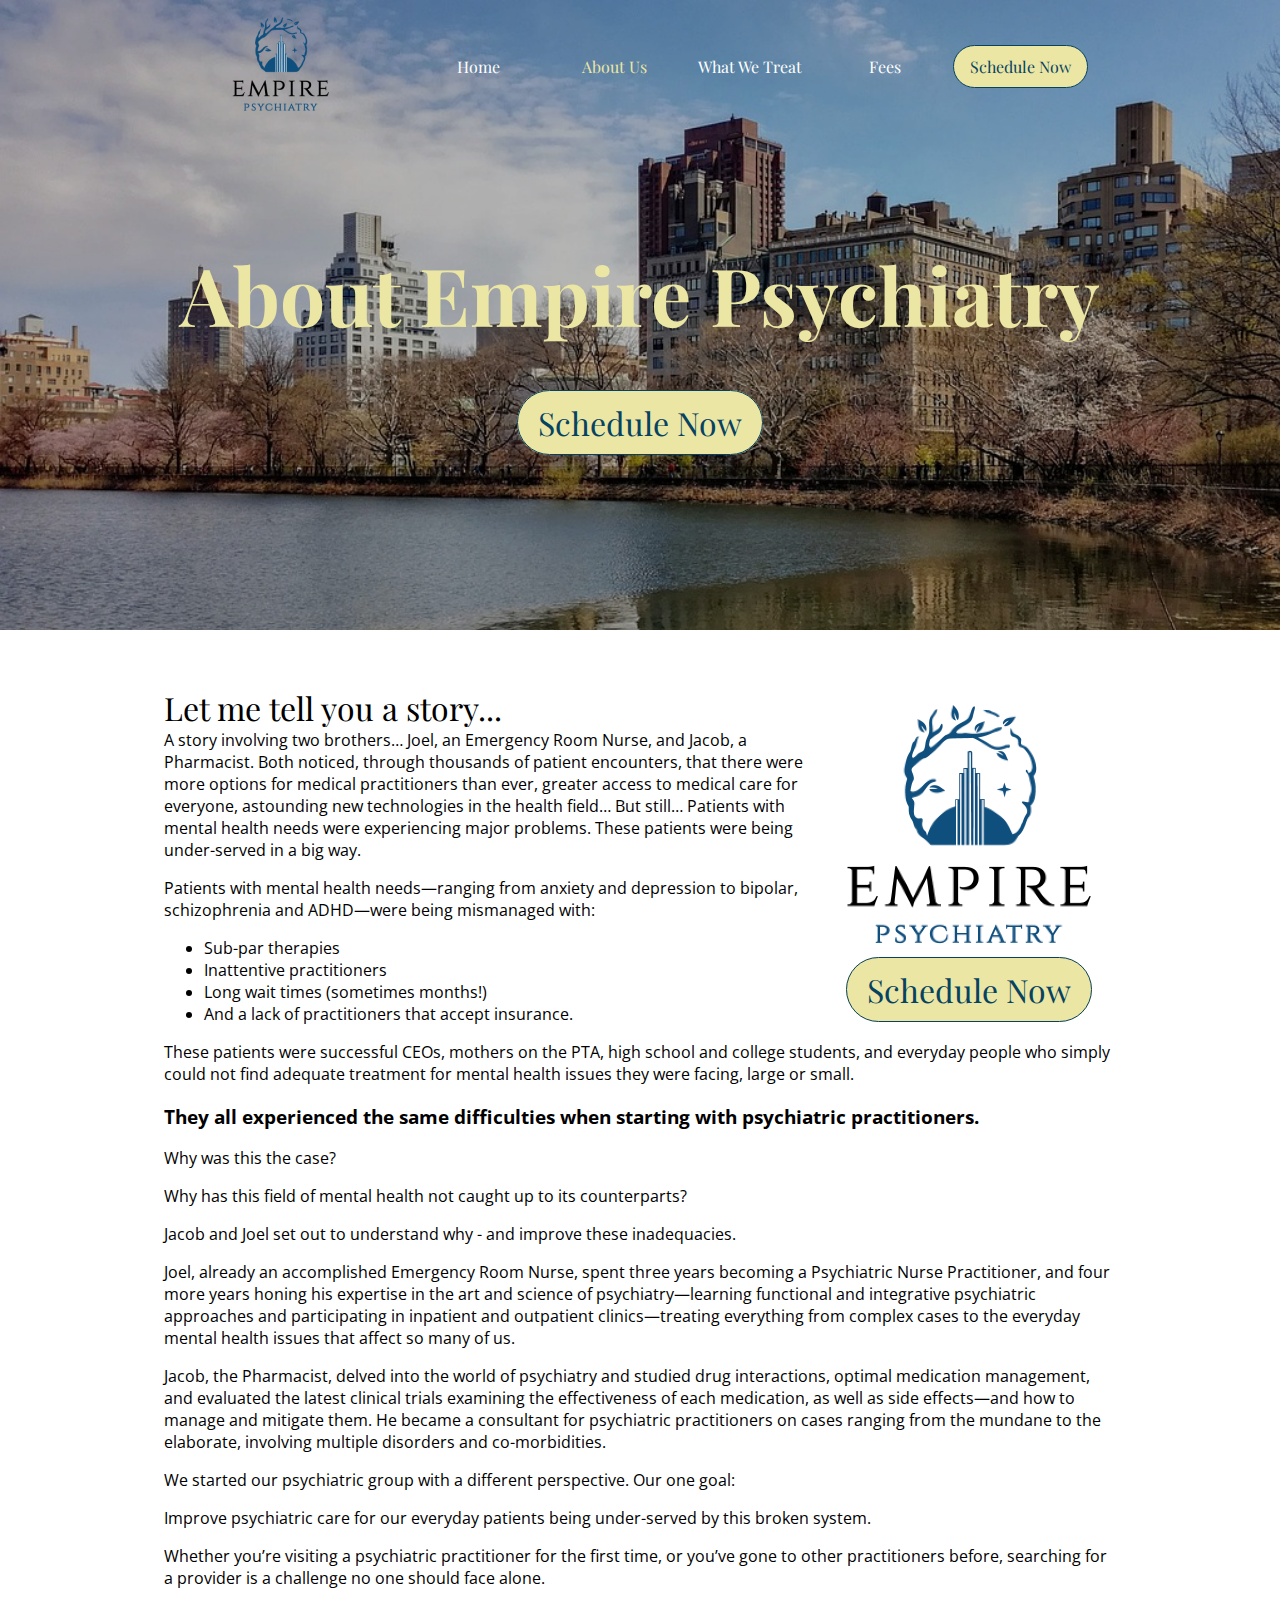
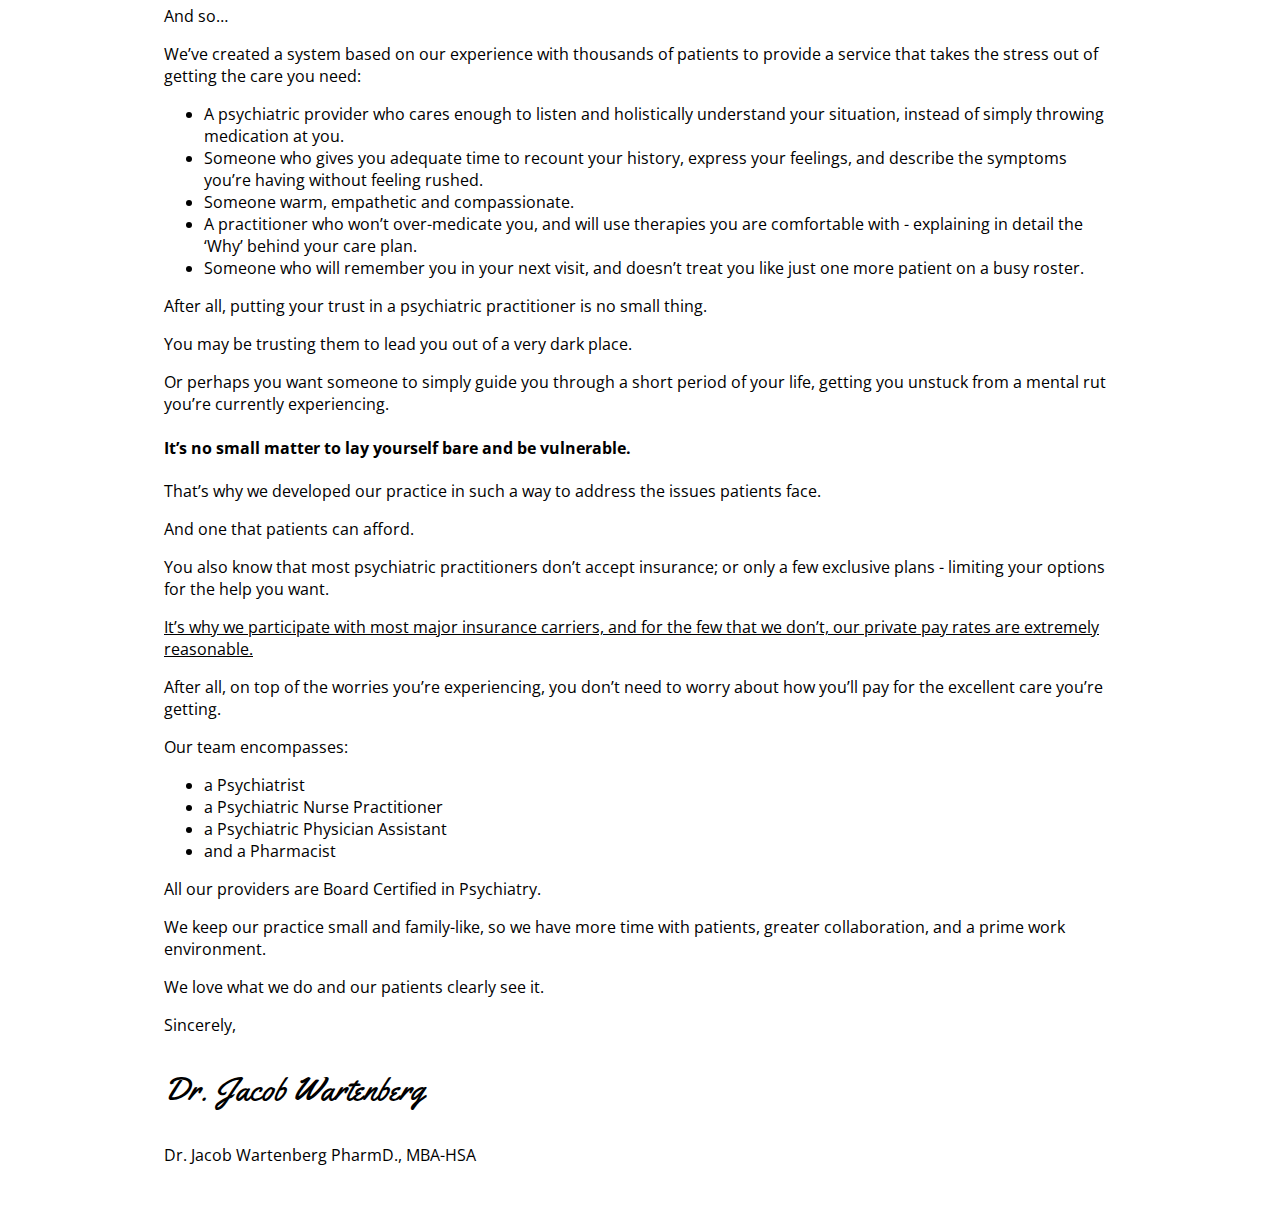
==== about.html @ 88b8fde1 "update colors to vars" ====
<!DOCTYPE html>
<html lang="en">
  <head>
    <meta charset="UTF-8" />
    <meta name="viewport" content="width=device-width, initial-scale=1.0" />
    <title>Empire Psychiatry | About Empire Psychiatry</title>

    <link rel="preconnect" href="https://fonts.gstatic.com" />
    <link
      href="https://fonts.googleapis.com/css2?family=Open+Sans&family=Playfair+Display:wght@500&display=swap"
      rel="stylesheet"
    />
    <link rel="stylesheet" href="style.css" />
  </head>
  <body>
    <nav id="navbar">
      <div class="innerNav">
        <div id="logo">
          <a href="/index.html"
            ><img src="images/BlueTransparent.png" alt=""
          /></a>
        </div>
        <div class="links">
          <ul>
            <li><a href="/index.html">Home</a></li>
            <li><a class="active" href="/about.html">About Us</a></li>
            <li><a href="/index.html#whatWeTreat">What We Treat</a></li>
            <li><a href="#">Fees</a></li>
            <li> <a data-check="noActive" class="btn lrg" href="javascript:void( window.open( 'https://form.jotform.com/203205178857156', 'blank', 'scrollbars=yes, toolbar=no, width=700, height=500' ) ) "> Schedule Now</a></li>
          </ul>
        </div>
      </div>

      <div onclick="openNav()" class="openMobile">
        <img src="/images/open.png" alt="" />
      </div>
    </nav>

    <header class="about-header">

        <div class="overlayAbout">
          <div>
            <h1>About Empire Psychiatry</h1>
          
            <a class="btn lrg" href="javascript:void( window.open( 'https://form.jotform.com/203205178857156', 'blank', 'scrollbars=yes, toolbar=no, width=700, height=500' ) ) "> Schedule Now</a>
          </div>
      
      </div>
      
    </header>
    <div class="colorWrap">
      <div class="about-body">
       <div class="img-box">
        <img src="/images/bigBlue.png" alt="">
        <a class="btn lrg" href="javascript:void( window.open( 'https://form.jotform.com/203205178857156', 'blank', 'scrollbars=yes, toolbar=no, width=700, height=500' ) ) "> Schedule Now</a>
       </div>
      
        <p>
          <span class="bigger"> Let me tell you a story... </span><br>A story
          involving two brothers… Joel, an Emergency Room Nurse, and Jacob, a
          Pharmacist. Both noticed, through thousands of patient encounters,
          that there were more options for medical practitioners than ever,
          greater access to medical care for everyone, astounding new
          technologies in the health field… But still… Patients with mental
          health needs were experiencing major problems. These patients were
          being under-served in a big way.
        </p>
        <p>
          Patients with mental health needs—ranging from anxiety and depression
          to bipolar, schizophrenia and ADHD—were being mismanaged with:
        </p>

        <ul>
          <li>Sub-par therapies</li>
          <li>Inattentive practitioners</li>
          <li>Long wait times (sometimes months!)</li>
          <li>And a lack of practitioners that accept insurance.</li>
        </ul>
        <p>
          These patients were successful CEOs, mothers on the PTA, high school
          and college students, and everyday people who simply could not find
          adequate treatment for mental health issues they were facing, large or
          small.
        </p>

        <h3>
          They all experienced the same difficulties when starting with
          psychiatric practitioners.
        </h3>
        <p>Why was this the case?</p>
        <p>
          Why has this field of mental health not caught up to its counterparts?
        </p>
        <p>
          Jacob and Joel set out to understand why - and improve these
          inadequacies.
        </p>
        <p>
          Joel, already an accomplished Emergency Room Nurse, spent three years
          becoming a Psychiatric Nurse Practitioner, and four more years honing
          his expertise in the art and science of psychiatry—learning functional
          and integrative psychiatric approaches and participating in inpatient
          and outpatient clinics—treating everything from complex cases to the
          everyday mental health issues that affect so many of us.
        </p>
        <p>
          Jacob, the Pharmacist, delved into the world of psychiatry and studied
          drug interactions, optimal medication management, and evaluated the
          latest clinical trials examining the effectiveness of each medication,
          as well as side effects—and how to manage and mitigate them. He became
          a consultant for psychiatric practitioners on cases ranging from the
          mundane to the elaborate, involving multiple disorders and
          co-morbidities.
        </p>
        <p>
          We started our psychiatric group with a different perspective. Our one
          goal:
        </p>
        <p>
          Improve psychiatric care for our everyday patients being under-served
          by this broken system.
        </p>
        <p>
          Whether you’re visiting a psychiatric practitioner for the first time,
          or you’ve gone to other practitioners before, searching for a provider
          is a challenge no one should face alone.
        </p>
        <p>And so…</p>
        <p>
          We’ve created a system based on our experience with thousands of
          patients to provide a service that takes the stress out of getting the
          care you need:
        </p>
        <ul>
          <li>
            A psychiatric provider who cares enough to listen and holistically
            understand your situation, instead of simply throwing medication at
            you.
          </li>
          <li>
            Someone who gives you adequate time to recount your history, express
            your feelings, and describe the symptoms you’re having without
            feeling rushed.
          </li>
          <li>Someone warm, empathetic and compassionate.</li>
          <li>
            A practitioner who won’t over-medicate you, and will use therapies
            you are comfortable with - explaining in detail the ‘Why’ behind
            your care plan.
          </li>
          <li>
            Someone who will remember you in your next visit, and doesn’t treat
            you like just one more patient on a busy roster.
          </li>
        </ul>
        <p>
          After all, putting your trust in a psychiatric practitioner is no
          small thing.
        </p>
        <p>You may be trusting them to lead you out of a very dark place.</p>
        <p>
          Or perhaps you want someone to simply guide you through a short period
          of your life, getting you unstuck from a mental rut you’re currently
          experiencing.
        </p>
        <h4>It’s no small matter to lay yourself bare and be vulnerable.</h4>
        <p>
          That’s why we developed our practice in such a way to address the
          issues patients face.
        </p>
        <p>And one that patients can afford.</p>
        <p>
          You also know that most psychiatric practitioners don’t accept
          insurance; or only a few exclusive plans - limiting your options for
          the help you want.
        </p>
        <p class="underLine">
          It’s why we participate with most major insurance carriers, and for
          the few that we don’t, our private pay rates are extremely reasonable.
        </p>
        <p>
          After all, on top of the worries you’re experiencing, you don’t need
          to worry about how you’ll pay for the excellent care you’re getting.
        </p>
        <p>Our team encompasses:</p>
        <ul>
          <li>a Psychiatrist</li>
          <li>a Psychiatric Nurse Practitioner</li>
          <li>a Psychiatric Physician Assistant</li>
          <li>and a Pharmacist</li>
        </ul>
        <p>All our providers are Board Certified in Psychiatry.</p>
        <p>
          We keep our practice small and family-like, so we have more time with
          patients, greater collaboration, and a prime work environment.
        </p>
        <p>We love what we do and our patients clearly see it.</p>
        <p>Sincerely,</p>
        <p class="cursive">Dr. Jacob Wartenberg</p>
        <p>Dr. Jacob Wartenberg PharmD., MBA-HSA</p>
   
    
    

   
     
       </div>
       
    </div>

    
    <!-- The overlay -->
    <div id="myNav" class="overlay">
      <!-- Button to close the overlay navigation -->
      <a href="javascript:void(0)" class="closebtn" onclick="closeNav()"
        >&times;</a
      >

      <!-- Overlay content -->
      <div class="overlay-content">
        <a href="#">Home</a>
        <a href="/about.html">About Us</a>
        <a href="/index.html#whatWeTreat">What We Treat</a>
        <a href="#">Fees</a>
        <a class="btn lrg" href="javascript:void( window.open( 'https://form.jotform.com/203205178857156', 'blank', 'scrollbars=yes, toolbar=no, width=700, height=500' ) ) "> Schedule Now</a>
      </div>
    </div>

    <script src="info.js"></script>
    <script src="main.js"></script>
  </body>
</html>
---- style.css ----
@import url('https://fonts.googleapis.com/css2?family=Yellowtail&display=swap');

:root {
    --main-bg-color: #074361;
    --secondary: #ebe6a4;
  }
  

* {
    box-sizing: border-box;
}

html{
    scroll-behavior: smooth;
}

body {
    margin: 0;
    padding: 0;
    font-family: 'Open Sans', sans-serif;
   
}
#topCards{
    background: var(--main-bg-color);
}
.big{
    font-family: 'Playfair Display', serif;
    font-size: 1.8rem;
}

h1, nav a, .btn {
    /* font-family: 'Cinzel Decorative', cursive; */
    font-family: 'Playfair Display', serif;
}
.cursive{
    font-family: 'Yellowtail', cursive;
    font-size: 2rem;
}
nav{
    width: 100%;
    height: auto;
    background:#d3dbdf00;
    position: absolute;
    top: 0;
    left: 0;
  z-index: 99;
  animation: fadeInDown ease 3s ;
    animation-iteration-count: 1; 
    animation-fill-mode: forwards; 
}

.innerNav{
    width: 70%;
    margin: 0 auto;
    display: grid;
    padding: 10px 0 20px 0;
    grid-template-columns: 20% 80%;
}

#logo, .links{
    width: 100%;

}

#logo{
    display: flex;
    justify-content: center;
    align-items: center;
}

.links{
    display: flex;
    justify-content: center;
    align-items: center;
}

.links ul {
    list-style-type: none;
    display: flex;
    justify-content: space-between;
    align-items: center;
    width: 100%;
    height: 100%;
}

.links li{
    width: 100%;
    height: 100%;
    display: flex;
    justify-content: center;
    align-items: center;
}

.links a {
    text-decoration: none;
    color:  white;
    font-size: 1.3rem;
    transition: 0.5s;
}

.links a:hover{
    /* text-decoration: overline; */
    color: var(--secondary);
}

.btn{
    background:var(--secondary);
    color:  var(--main-bg-color) !important;
    border: 1px solid #ffffff;
    padding: 10px 20px;
    border-radius: 50px;
    text-decoration: none !important;
    transition: 0.5s;
    text-align: center;
}

.btn:hover{
    background:  var(--main-bg-color);
    color: #ffffff !important;
    box-shadow: 0 20px 30px rgba(0, 0, 0, 0.541);
}
main{
    width: 100vw;
    height: 80vh;
    
    overflow: hidden;
}

/* .mobileNav{
    width: 300px;
    height: 100vh;
    position: fixed;
    top: 0;
    left: 0;
    background: white;
}

.mobileNav ul{
    list-style: none;
    margin: 0 auto;
    width: 90%;
    display: grid;

} */


video {
    object-fit: cover;
    width: 100%;
    height: 100%;
    position: absolute;
    top: 0;
    left: 0;
    animation: fadeInAnimation ease 3s ;
    animation-iteration-count: 1; 
    animation-fill-mode: forwards; 
  }

  .viewport-header {
    position: relative;
    width: 100%;
    height: 100vh;
    text-align: center;
    display: flex;
    align-items: center;
    justify-content: center;
    /* margin: 0 0 50px 0; */
    /* padding-top: 100px; */
     animation: fadeInLeft ease 3s ;
    animation-iteration-count: 1; 
    animation-fill-mode: forwards; 

  }

  .fadeInLeft {
    animation: fadeInLeft ease 3s ;
    animation-iteration-count: 1; 
    animation-fill-mode: forwards; 
  }

  .fadeInUp{
    animation: fadeInUp ease 3s ;
    animation-iteration-count: 1; 
    animation-fill-mode: forwards; 
  }
#testimonials p, .hiddenTest .card p {
    color: var(--main-bg-color);
}
 

  @keyframes fadeInAnimation { 
    0% { 
        opacity: 0; 
    } 
    100% { 
        opacity: 1; 
     } 
} 
@keyframes fadeInLeft {
    0% {
       opacity: 0;
       transform: translateX(-1000px);
    }
    100% {
       opacity: 1;
       transform: translateX(0);
    }
 } 

 @keyframes fadeInUp{
    0% {
       opacity: 0;
       transform: translateY(1000px);
    }
    100% {
       opacity: 1;
       transform: translateY(0);
    }
 } 

 @keyframes fadeInDown {
    0% {
       opacity: 0;
       transform: translateY(-1000px);
    }
    100% {
       opacity: 1;
       transform: translateX(0);
    }
 } 



  .viewport-header h1{

      font-size: 6rem;
     
      color: var(--secondary);
      padding: 0;
      /* -webkit-text-stroke-width:1.2px;
  -webkit-text-stroke-color: #FFFEF1; */
      margin: 0;
      text-shadow: 0 20px 30px rgba(0, 0, 0, 0.527);
  }

  .viewport-header p{
    padding: 0 0 40px 0;
    margin: 0 auto;
    width: 70%;
    /* -webkit-text-stroke-width: 1px;
  -webkit-text-stroke-color: #0E6C94; */
    color:var(--secondary);
    text-shadow: 0 20px 30px rgba(0, 0, 0, 0.795);
    font-size: 2.7rem;
    /* font-weight: bold; */
  }

  .viewport-header .btn{
      font-size: 2.4rem;
    
  }



  .content{
    background:white;
  }

  .content2{
    background: linear-gradient(#ffffff00,  var(--main-bg-color));
  }

.cards{
    padding:100px 0;
    width: 75%;
    margin: 0 auto;
    display: grid;
    grid-template-columns: repeat(3, auto);
    grid-gap: 1em;
    
}

.card {
    text-align: center;
    width: 100%;
    height: 100%;
    display: flex;
    justify-content: center;
    align-items: center;
}

.card h2{
    font-size: 2.5rem;
    color:white;
    margin: 0;
    padding: 0;
    font-family: 'Playfair Display', serif;
}

.card p{
    font-size: 1.2rem;
    margin: 10px 0 30px 0;
    color:white;
    line-height: 2rem;
   
    /* font-weight: bold; */
}

.card .btn {
    font-size: 1.2rem;
}

.bubbles{
    width: 70%;
    margin: 0 auto;
    padding: 30px 0;
    text-align: center;
}

.bubbleTop{
    width: 100%;
    display: grid;
    grid-template-columns: repeat(3, auto);
    grid-gap: 1em;
    text-align: center;
    
}

.bubbleMid{
    width: 50%;
    display: grid;
    grid-template-columns: repeat(2, auto);
    text-align: center;
    grid-gap: 1em;
    margin: 50px auto;
}

.bubbleMid2{
    width: 100%;
    display: grid;
    text-align: center;
    grid-template-columns: repeat(3, auto);
    grid-gap: 1em;
}

.bubbleBottom{
    margin: 50px auto;
        width: 50%; 
}
.bubble{
    background: var(--secondary);
    padding: 10px 30px;
    border-radius: 50px;
    width: auto;
    font-size: 2rem;
    margin: 0 auto;
    color:  var(--main-bg-color);
    box-shadow: 0 20px 30px rgba(0, 0, 0, 0.61);
    cursor: pointer;
    transition: 0.5s;
    text-decoration: none;
}

.bubble:hover{
    background:   var(--main-bg-color);
    color: var(--secondary);
    box-shadow: 0 10px 15px rgba(0, 0, 0, 0.466);
}
#whatWeTreat {
    text-align: center;
}

#whatWeTreat h2{
    font-size: 5rem;
    color: var(--main-bg-color);
    margin: 0;
    padding: 100px 0 50px 0;
    font-family: 'Playfair Display', serif;
}

#whatWeTreat p{
    color: #696969;
}

#covered{
    width: 100%;
  height:100vh;
    text-align: center;
    background: url(/images/backgroundSwoop.png) no-repeat;
    background-size: cover;
    background-position: center;
    display: flex;
    justify-content: center;
    align-items: center;
}

#covered div{
    width: 60%;
    margin: 0 auto;
}

#covered h2{
    font-size: 3rem;
    color:  var(--main-bg-color);
    font-family: 'Playfair Display', serif;
    padding: 0;
    margin: 0;
}

#covered p{
    font-size: 2em;
    line-height: 3.5rem;
    color: #696969;
    padding: 0;
    margin: 10px 0 30px 0;
}



#covered .btn{
    background:  var(--main-bg-color) !important;
    color: white !important;
    font-size: 1.4rem;
}

#testimonials, #locations , #ready{
    text-align: center;
  
}

#testimonials, #ready{
    text-align: center;
    min-height: 50vh;
}

#testimonials h3, #locations  h3{
    font-size: 3rem;
    color:  var(--main-bg-color);
    font-family: 'Playfair Display', serif;

}

#ready h3{
    font-size: 4rem;
    color: var(--secondary);
    font-family: 'Playfair Display', serif;
}

#testimonials .test {
    padding: 20px 0 20px 0;
}

.ready img{
    width: 100px;
}



  .noBorder{
      border:none;
      width: 40%;
      margin: 0 auto;
      display: block;
      padding: 20px;
  }

  /* The Modal (background) */
.modal {
    display: none; /* Hidden by default */
    position: fixed; /* Stay in place */
    z-index: 1; /* Sit on top */
    left: 0;
    top: 0;
    width: 100%; /* Full width */
    height: 100%; /* Full height */
    overflow: auto; /* Enable scroll if needed */
    background-color: rgb(0,0,0); /* Fallback color */
    background-color: rgba(0,0,0,0.4); /* Black w/ opacity */
  }
  
  /* Modal Content/Box */
  .modal-content {
    background: var(--main-bg-color);
    margin: 15% auto; /* 15% from the top and centered */
    padding: 20px 20px 40px 20px;
    border: 10px outset #888;
    border-radius: 0.3rem;
    width: 80%; /* Could be more or less, depending on screen size */
    text-align: center;
  }
  
  /* The Close Button */
  .close {
    color: var(--secondary);
    float: right;
    font-size: 28px;
    font-weight: bold;
  }
  
  .close:hover,
  .close:focus {
    color: black;
    text-decoration: none;
    cursor: pointer;
  }

  #theTitle{
      color:  var(--secondary);
      font-size: 2.5rem;
      font-family: 'Playfair Display', serif;
  }

  #theBody {
      font-size: 1.4rem;
      width: 70%;
      margin: 0 auto;
      color: var(--secondary);
      padding-bottom: 40px;
  }

  .sticky {
    position: fixed;
    top: 0;
    width: 100%;
    background:  var(--main-bg-color);
    border-bottom: 2px solid white;
  }
  
  /* Add some top padding to the page content to prevent sudden quick movement (as the navigation bar gets a new position at the top of the page (position:fixed and top:0) */
  /* .sticky + .content {
    padding-top: 60px;
  } */

  .sticky a {
      font-size: 1.4rem;
     
  }

  .sticky a:hover{

      color: #b9b9b9;
  }

  .sticky img {
      width: 85px;
  }

  .sticky .innerNav{
      padding: 10px 0;
  }
  

  .active {
    color: var(--secondary) !important;
}


  button{
      font-size: 1.2rem;
      outline: none;
  }

 

  .lrg{
      width: 100% !important;
      font-size: 2rem;
      border: 1px solid  var(--main-bg-color);
  }


.openMobile{
    display: none;
}
  .openMobile img{
      width: 50px;
  }

  .mobileNav{
      display: none;
  }

  /* The Overlay (background) */
.overlay {
    /* Height & width depends on how you want to reveal the overlay (see JS below) */   
    height: 100%;
    width: 0;
    position: fixed; /* Stay in place */
    z-index: 1000; /* Sit on top */
    left: 0;
    top: 0;
    background-color:rgba(16, 66, 100, 0.979); 
    overflow-x: hidden; /* Disable horizontal scroll */
    transition: 0.5s; /* 0.5 second transition effect to slide in or slide down the overlay (height or width, depending on reveal) */
  }
  
  /* Position the content inside the overlay */
  .overlay-content {
    position: relative;
    top: 25%; /* 25% from the top */
    width: 100%; /* 100% width */
    text-align: center; /* Centered text/links */
    margin-top: 30px; /* 30px top margin to avoid conflict with the close button on smaller screens */
  }
  
  /* The navigation links inside the overlay */
  .overlay a {
    padding: 8px;
    text-decoration: none;
    font-size: 36px;
    color: #818181;
    display: block; /* Display block instead of inline */
    transition: 0.3s; /* Transition effects on hover (color) */
  }
  
  /* When you mouse over the navigation links, change their color */
  .overlay a:hover, .overlay a:focus {
    color: #f1f1f1;
  }
  
  /* Position the close button (top right corner) */
  .overlay .closebtn {
    position: absolute;
    top: 20px;
    right: 45px;
    font-size: 60px;
  }
.overlay .btn{
    width: 50%;
    margin: 0 auto;
}

.hiddenTest{
    width: 80%;
    margin: 0 auto;
    display: none;
    grid-template-columns: repeat(3, auto);
}

.about-header{
    background: url(/images/aboutBackground.jpg) no-repeat;
    background-size: cover;
    background-attachment: fixed;
    width: 100%;
    height: 70vh;
   
}
.overlayAbout{
    
    width: 100%;
    height: 100%;
    background: rgba(0, 0, 0, 0.274);
    display: flex;
    justify-content: center;
    align-items: center;
    text-align: center;
}

.overlayAbout div{
    animation: fadeInDown ease 3s ;
    animation-iteration-count: 1; 
    animation-fill-mode: forwards; 
}
.about-header h1{
    font-size: 5rem;
    color: var(--secondary);
    font-family: 'Playfair Display', serif;
}


.colorWrap{
    width: 100%;
    height: 100%;
    padding: 20px;
}
   
.about-body{
    width: 80%;
    margin: 0 auto;
    padding: 20px ;
    /* border: 10px solid #0e6c94; */
    border-radius: 0.3rem;
    background: white;
   
}
.underLine{
    text-decoration: underline;
}


.bigger{
    font-size: 2rem;
    font-family: 'Playfair Display', serif;
}




.about-body .img-box{
    display: inline;
    width: 250px;
    float: right;
    margin: 20px;
}

.about-body img{
    width: 250px;
}

  @media only screen and (max-width: 1600px){
    .links a{
        font-size: 1rem;
    }

    nav .btn {
        font-size: 1rem;
        padding: 10px;
    }

    .viewport-header h1 {
        font-size: 3rem;
    }

    .viewport-header p{
        font-size: 2.4rem;
        line-height: 2.2rem;
    }

    #covered{
        background-size: 100% 80%;
    }
    #covered h2{
        font-size: 2rem;
    }

    #covered p{
        font-size: 1.2rem;
        line-height: 2.2rem;
    }
  }

  @media only screen and (max-width: 1024px){
      nav {
          background:  var(--main-bg-color);
          position: fixed;
        z-index: 550;
          border-bottom: none;
      }

      #theBody {
       
        width: 90%;
        margin: 0 auto;
        text-align: left;
        font-size: 1.2rem;
        line-height: 2rem;
    }

      .modal-content {
          margin: 25% auto;
          width: 90%;
      }

      .sticky{
        border-bottom: none;
      }

      #logo img{
          width: 80px;
      }

      .openMobile{
          display: block;
          position: absolute;
          top: 30px;
          right: 20px;
          cursor: pointer;
      }

      /* .openMobile img{
          margin-left: 30px;
      } */

      .innerNav{
          width: 100%;
          padding-left: 10px;
      }

      nav .links{
          display: none;
      }
      .overlay a {font-size: 20px}
      .overlay .closebtn {
        font-size: 40px;
        top: 15px;
        right: 35px;
      }

      .viewport-header h1{
          font-size: 2rem;
      }

      .viewport-header p{
          font-size: 1.5rem;
      }
     .cards{
         display: block;
         padding: 20px 0;
     }
     
     .card{
         margin: 20px 0 60px 0;
     }

     #whatWeTreat{
         width: 90%;
         margin: 0 auto;
     }



     .bubbleTop, .bubbleMid, .bubbleMid2, .bubbleBottom{
         display: block;
         width: 100%;
     }
     .bubbles {
        width: 100%;
         margin: 0 auto;
     }
     .bubble{
         font-size: 1rem;
         padding: 10px;
         width: 100%;
         margin: 20px 0;
     }

     #whatWeTreat h2, #covered h2{
         font-size: 3rem;
     }

     .bubbleMid, .bubbleBottom{
         margin: 0 ;
     }

     #covered {
         height: auto;
         margin: 40px auto;
     }

     #covered h2{
         font-size: 1.8rem;
     }
     #covered div{
         width: 90%;
     }

     #covered p{
         font-size: 1.2rem;
         line-height: 2rem;
     }

     .sticky .innerNav{
         padding: 10px;
     }

     #ready .bubble{
         width: 50%;
         margin: 0 auto;
     }
  }
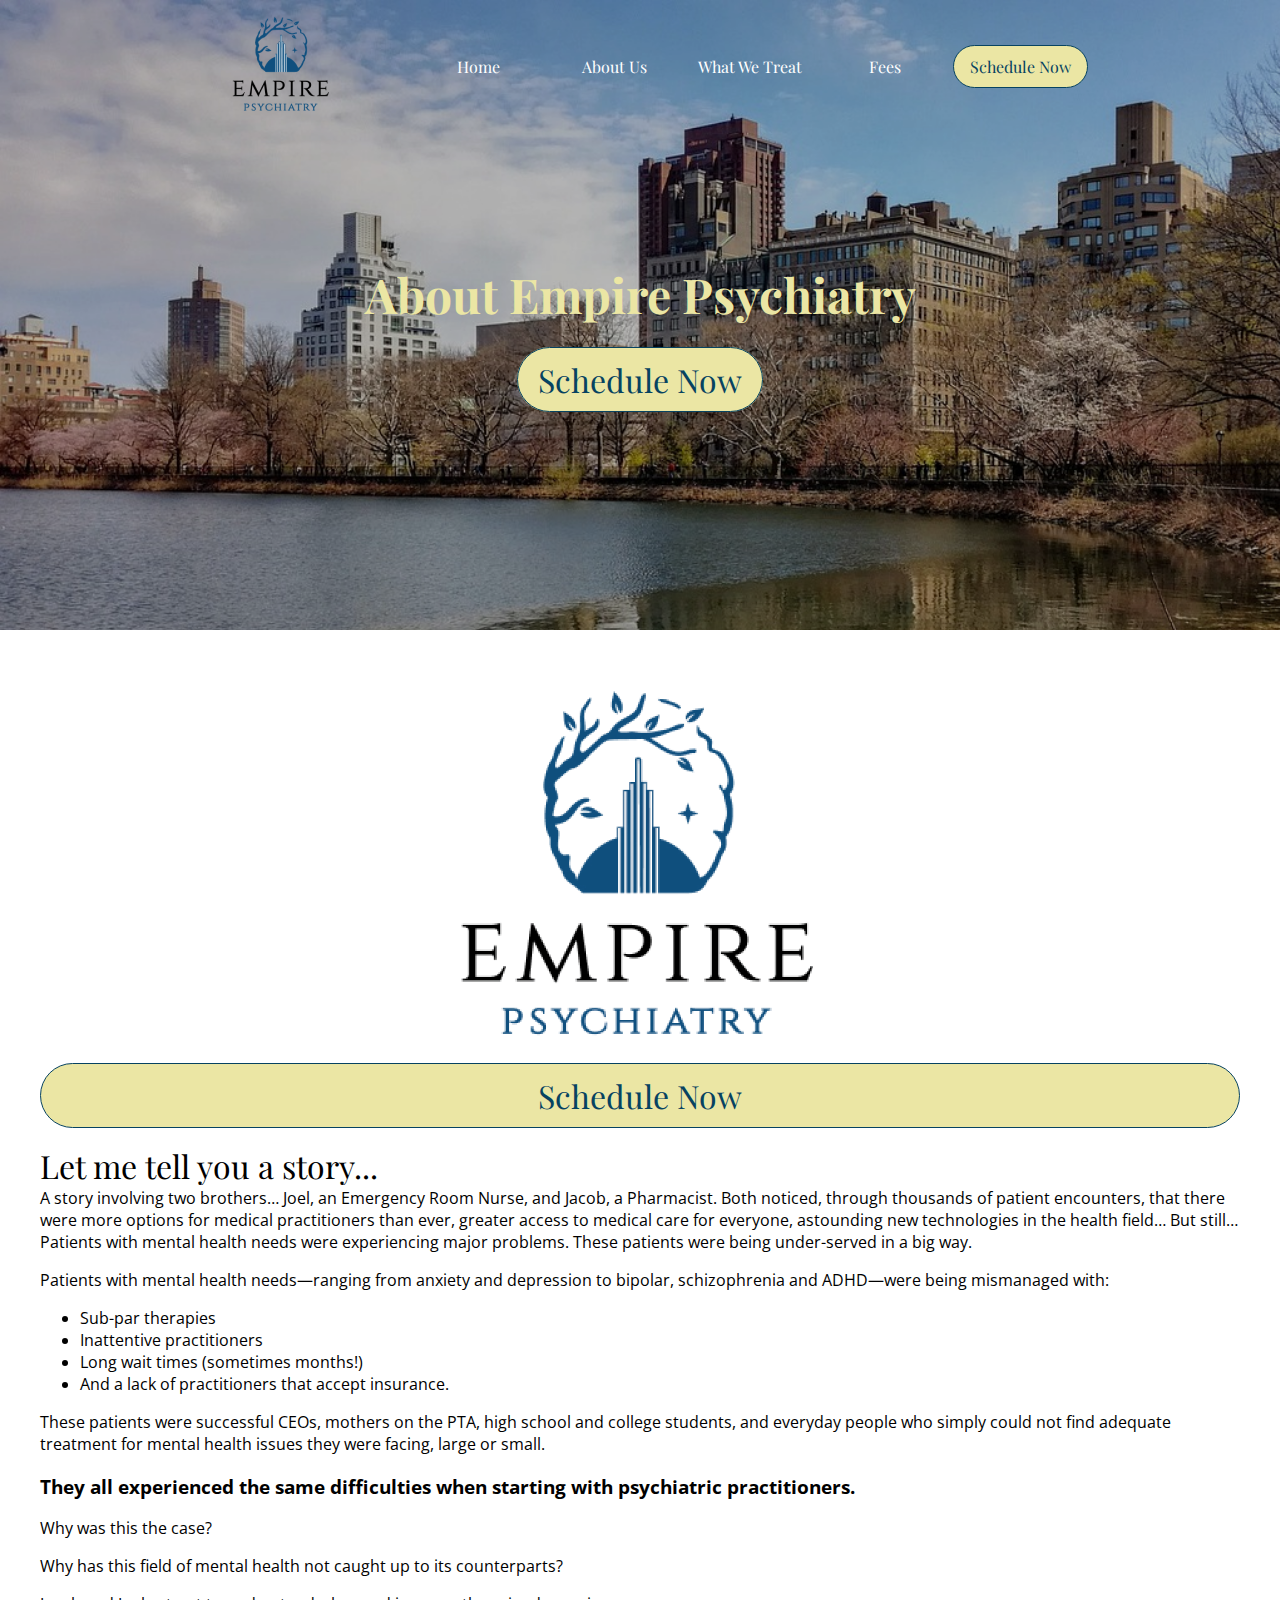
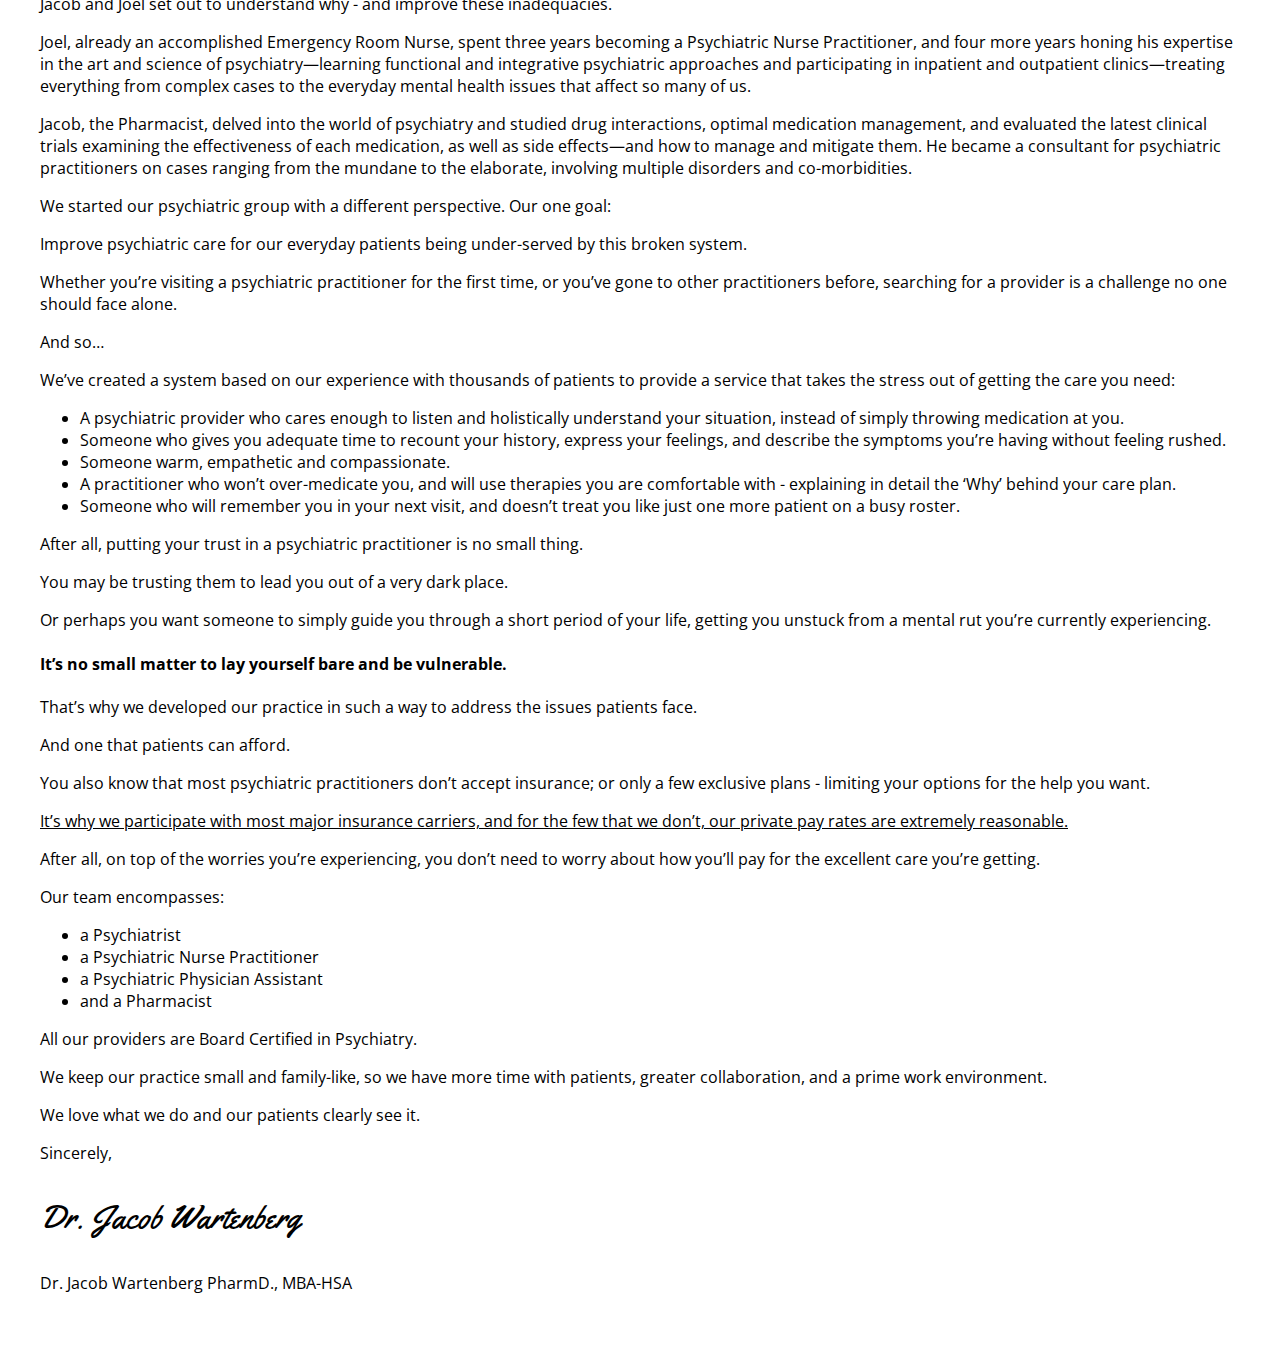
==== commit dba9f438: "fees and form" ====
--- a/about.html
+++ b/about.html
@@ -25,8 +25,8 @@
             <li><a href="/index.html">Home</a></li>
             <li><a class="active" href="/about.html">About Us</a></li>
             <li><a href="/index.html#whatWeTreat">What We Treat</a></li>
-            <li><a href="#">Fees</a></li>
-            <li> <a data-check="noActive" class="btn lrg" href="javascript:void( window.open( 'https://form.jotform.com/203205178857156', 'blank', 'scrollbars=yes, toolbar=no, width=700, height=500' ) ) "> Schedule Now</a></li>
+            <li><a href="/fees.html">Fees</a></li>
+            <li>     <a data-check="noActive" class="btn lrg" href="/schedule.html"> Schedule Now</a></li>
           </ul>
         </div>
       </div>
@@ -42,7 +42,7 @@
           <div>
             <h1>About Empire Psychiatry</h1>
           
-            <a class="btn lrg" href="javascript:void( window.open( 'https://form.jotform.com/203205178857156', 'blank', 'scrollbars=yes, toolbar=no, width=700, height=500' ) ) "> Schedule Now</a>
+            <a class="btn lrg" href="/schedule.html">Schedule Now</a>
           </div>
       
       </div>
@@ -52,7 +52,7 @@
       <div class="about-body">
        <div class="img-box">
         <img src="/images/bigBlue.png" alt="">
-        <a class="btn lrg" href="javascript:void( window.open( 'https://form.jotform.com/203205178857156', 'blank', 'scrollbars=yes, toolbar=no, width=700, height=500' ) ) "> Schedule Now</a>
+        <a class="btn lrg" href="/schedule.html">Schedule Now</a>
        </div>
       
         <p>
@@ -221,8 +221,8 @@
         <a href="#">Home</a>
         <a href="/about.html">About Us</a>
         <a href="/index.html#whatWeTreat">What We Treat</a>
-        <a href="#">Fees</a>
-        <a class="btn lrg" href="javascript:void( window.open( 'https://form.jotform.com/203205178857156', 'blank', 'scrollbars=yes, toolbar=no, width=700, height=500' ) ) "> Schedule Now</a>
+        <a href="/fees.html">Fees</a>
+        <a class="btn" href="/schedule.html">Schedule Now</a>
       </div>
     </div>
 
--- a/style.css
+++ b/style.css
@@ -171,6 +171,96 @@
     animation-fill-mode: forwards; 
 
   }
+
+  .schedule-header{
+    position: relative;
+    width: 100%;
+    /* height: 100vh; */
+    text-align: center;
+    
+    display: flex;
+    align-items: center;
+    justify-content: center;
+    /* margin: 0 0 50px 0; */
+    /* padding-top: 100px; */
+     
+    background:var(--main-bg-color);
+
+  }
+
+  .schedule-header h1{
+      color: var(--secondary);
+      font-size: 3rem;
+      
+  }
+
+  .schedule-header h2{
+      color :white;
+  }
+
+  .scheduleOverlay{
+    padding: 200px 0;
+    width: 100%;
+    height: 100%;
+    background: rgba(0, 0, 0, 0.274);
+    display: flex;
+    justify-content: center;
+    align-items: center;
+    text-align: center;
+    
+}
+
+.fees-header{
+    position: relative;
+    width: 100%;
+    height: 100vh;
+    text-align: center;
+    
+    
+    /* margin: 0 0 50px 0; */
+    
+     
+    background:var(--main-bg-color);
+
+}
+
+.feesOverlay{
+    padding-top: 100px;
+    width: 100%;
+    height: 100%;
+    background: rgba(0, 0, 0, 0.274);
+    display: flex;
+    justify-content: center;
+    align-items: center;
+    text-align: center;
+}
+
+.feesOverlay .cont{
+    width: 70%;
+    margin: 0 auto;
+    background: var(--secondary);
+    padding: 20px;
+    border-radius: 0.3rem;
+    color: var(--main-bg-color);
+    border: 5px outset;
+}
+
+.feesOverlay .cont div{
+    width: 60%;
+    margin: 0 auto;
+}
+
+.fees-header h1{
+    font-size: 3rem;
+}
+
+.feesOverlay p{
+    font-size: 1.4rem;
+}
+
+
+
+
 
   .fadeInLeft {
     animation: fadeInLeft ease 3s ;
@@ -291,9 +381,10 @@
 
 .card h2{
     font-size: 2.5rem;
-    color:white;
+    color: var(--secondary);
     margin: 0;
     padding: 0;
+    text-shadow: 2px 4px 8px black;
     font-family: 'Playfair Display', serif;
 }
 
@@ -550,9 +641,14 @@
   }
   
 
-  .active {
-    color: var(--secondary) !important;
-}
+ .contactWrap{
+     width: 50%;
+     margin: 0 auto;
+     text-align: center;
+     animation: fadeInLeft ease 3s ;
+    animation-iteration-count: 1; 
+    animation-fill-mode: forwards; 
+ }
 
 
   button{
@@ -711,7 +807,52 @@
     .links a{
         font-size: 1rem;
     }
-
+.fees-header{
+    height: auto;
+
+}
+    .feesOverlay{
+       padding: 200px 0 100px 0;
+       
+    }
+
+    .feesOverlay .cont {
+        width: 90%;
+    }
+    .feesOverlay .cont div, .contactWrap{
+        width: 90%;
+        margin: 0 auto;
+    }
+
+    .about-header h1{
+        font-size: 3rem;
+    }
+
+    .about-body{
+        width: 100%;
+    }
+
+    .about-body .img-box{
+        float: none;
+        margin: 0;
+        width: 100%;
+       position: relative;
+        display: block;
+    }
+
+    .about-body .img-box img{
+        display: block;
+        margin: 0 auto;
+        width: 30%;
+        
+    }
+
+    .about-body .img-box .btn, .about-body .img-box img{
+        display: block;
+    }
+
+
+    
     nav .btn {
         font-size: 1rem;
         padding: 10px;
@@ -746,7 +887,11 @@
         z-index: 550;
           border-bottom: none;
       }
-
+      .about-body .img-box img{
+       
+        width: 50%;
+        
+    }
       #theBody {
        
         width: 90%;
@@ -867,4 +1012,9 @@
          width: 50%;
          margin: 0 auto;
      }
+
+     
+    
+    
+   
   }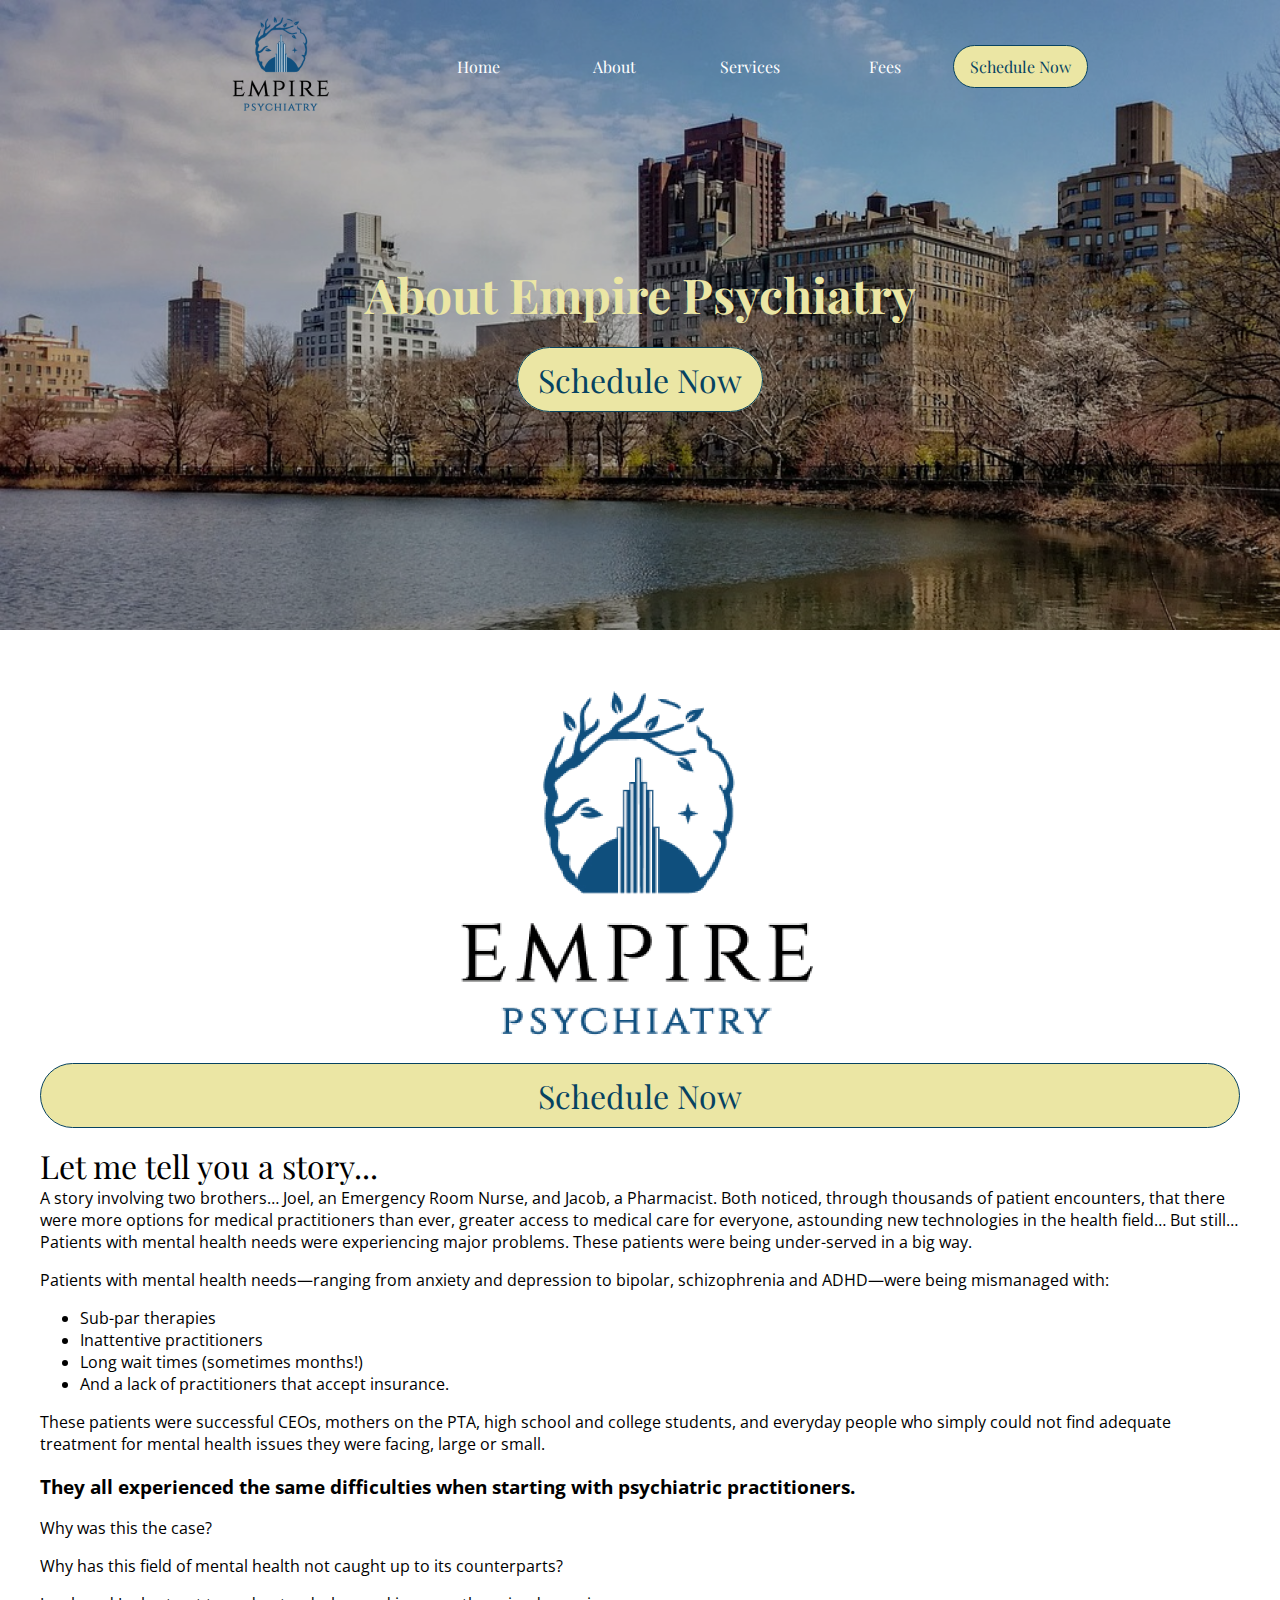
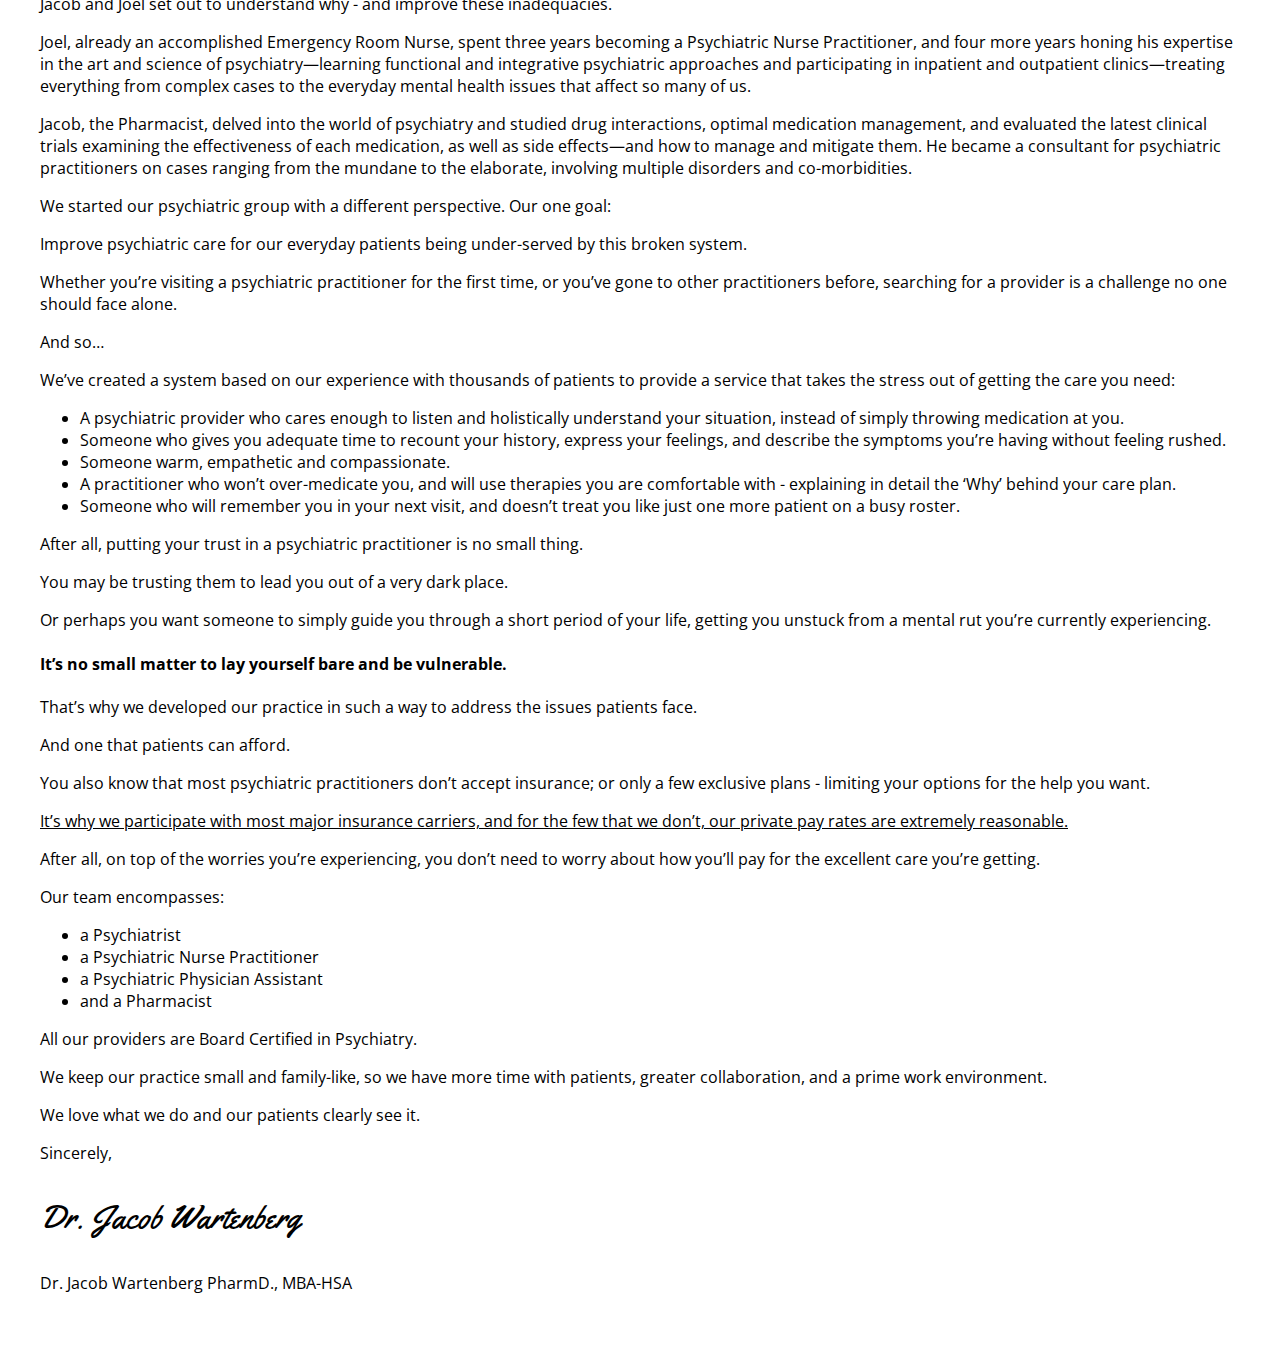
==== commit 0f14d3f5: "nav change" ====
--- a/about.html
+++ b/about.html
@@ -23,8 +23,8 @@
         <div class="links">
           <ul>
             <li><a href="/index.html">Home</a></li>
-            <li><a class="active" href="/about.html">About Us</a></li>
-            <li><a href="/index.html#whatWeTreat">What We Treat</a></li>
+            <li><a class="active" href="/about.html">About</a></li>
+            <li><a href="/index.html#whatWeTreat">Services</a></li>
             <li><a href="/fees.html">Fees</a></li>
             <li>     <a data-check="noActive" class="btn lrg" href="/schedule.html"> Schedule Now</a></li>
           </ul>
@@ -219,8 +219,8 @@
       <!-- Overlay content -->
       <div class="overlay-content">
         <a href="#">Home</a>
-        <a href="/about.html">About Us</a>
-        <a href="/index.html#whatWeTreat">What We Treat</a>
+        <a href="/about.html">About</a>
+        <a href="/index.html#whatWeTreat">Services</a>
         <a href="/fees.html">Fees</a>
         <a class="btn" href="/schedule.html">Schedule Now</a>
       </div>
--- a/style.css
+++ b/style.css
@@ -48,7 +48,9 @@
     animation-iteration-count: 1; 
     animation-fill-mode: forwards; 
 }
-
+.noAnim{
+    animation: none;
+}
 .innerNav{
     width: 70%;
     margin: 0 auto;
@@ -184,22 +186,50 @@
     /* margin: 0 0 50px 0; */
     /* padding-top: 100px; */
      
-    background:var(--main-bg-color);
+    background:linear-gradient(var(--main-bg-color),rgba(255, 255, 255, 0.801) 10% );
 
   }
 
   .schedule-header h1{
-      color: var(--secondary);
+      color: var(--main-bg-color);
       font-size: 3rem;
       
   }
 
   .schedule-header h2{
-      color :white;
+      color :var(--main-bg-color);
+      width: 60%;
+      margin: 0 auto;
   }
 
   .scheduleOverlay{
     padding: 200px 0;
+    width: 100%;
+    height: 100%;
+    background: rgba(255, 255, 255, 0);
+    display: flex;
+    justify-content: center;
+    align-items: center;
+    text-align: center;
+    
+}
+
+.fees-header{
+    position: relative;
+    width: 100%;
+    height: 100vh;
+    text-align: center;
+    
+    
+    /* margin: 0 0 50px 0; */
+    
+     
+    background:linear-gradient(var(--main-bg-color), white);
+
+}
+
+.feesOverlay{
+    padding-top: 100px;
     width: 100%;
     height: 100%;
     background: rgba(0, 0, 0, 0.274);
@@ -207,32 +237,6 @@
     justify-content: center;
     align-items: center;
     text-align: center;
-    
-}
-
-.fees-header{
-    position: relative;
-    width: 100%;
-    height: 100vh;
-    text-align: center;
-    
-    
-    /* margin: 0 0 50px 0; */
-    
-     
-    background:var(--main-bg-color);
-
-}
-
-.feesOverlay{
-    padding-top: 100px;
-    width: 100%;
-    height: 100%;
-    background: rgba(0, 0, 0, 0.274);
-    display: flex;
-    justify-content: center;
-    align-items: center;
-    text-align: center;
 }
 
 .feesOverlay .cont{
@@ -248,6 +252,7 @@
 .feesOverlay .cont div{
     width: 60%;
     margin: 0 auto;
+    padding-bottom: 50px;
 }
 
 .fees-header h1{
@@ -259,7 +264,9 @@
 }
 
 
-
+form .form-all{
+    border-radius: 0.3rem !important;
+}
 
 
   .fadeInLeft {
@@ -362,7 +369,7 @@
 
 .cards{
     padding:100px 0;
-    width: 75%;
+    width: 80%;
     margin: 0 auto;
     display: grid;
     grid-template-columns: repeat(3, auto);
@@ -374,9 +381,7 @@
     text-align: center;
     width: 100%;
     height: 100%;
-    display: flex;
-    justify-content: center;
-    align-items: center;
+    display: grid;
 }
 
 .card h2{
@@ -390,10 +395,10 @@
 
 .card p{
     font-size: 1.2rem;
-    margin: 10px 0 30px 0;
+    margin: 10px auto 30px auto;
     color:white;
     line-height: 2rem;
-   
+   width: 80%;
     /* font-weight: bold; */
 }
 
@@ -642,14 +647,14 @@
   
 
  .contactWrap{
-     width: 50%;
+     width: 100%;
      margin: 0 auto;
      text-align: center;
-     animation: fadeInLeft ease 3s ;
-    animation-iteration-count: 1; 
-    animation-fill-mode: forwards; 
+     background: white;
  }
-
+#bigWhite{
+    width: 100%;
+}
 
   button{
       font-size: 1.2rem;
@@ -730,7 +735,8 @@
     width: 80%;
     margin: 0 auto;
     display: none;
-    grid-template-columns: repeat(3, auto);
+    grid-template-columns: repeat(4, auto);
+    grid-gap: 1em;
 }
 
 .about-header{
@@ -957,6 +963,10 @@
          margin: 20px 0 60px 0;
      }
 
+     .card p{
+         width: 90%;
+     }
+
      #whatWeTreat{
          width: 90%;
          margin: 0 auto;
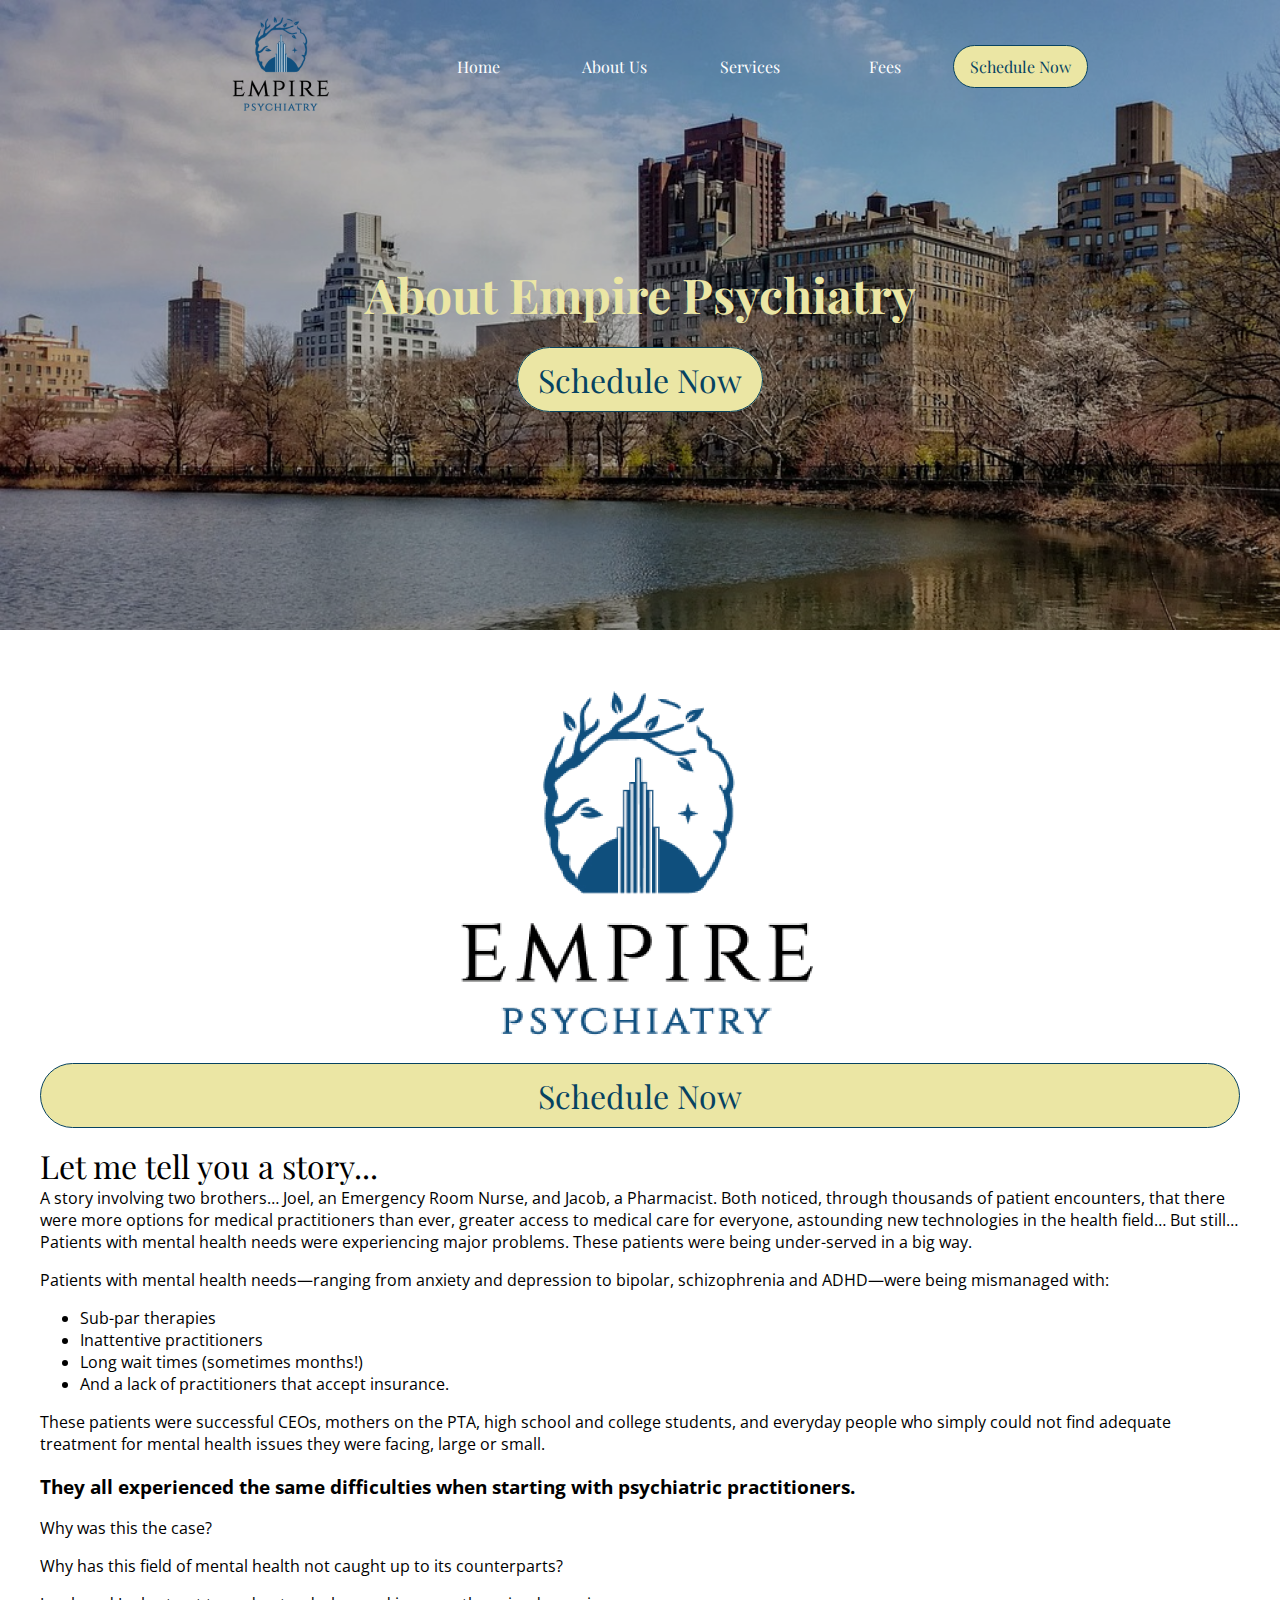
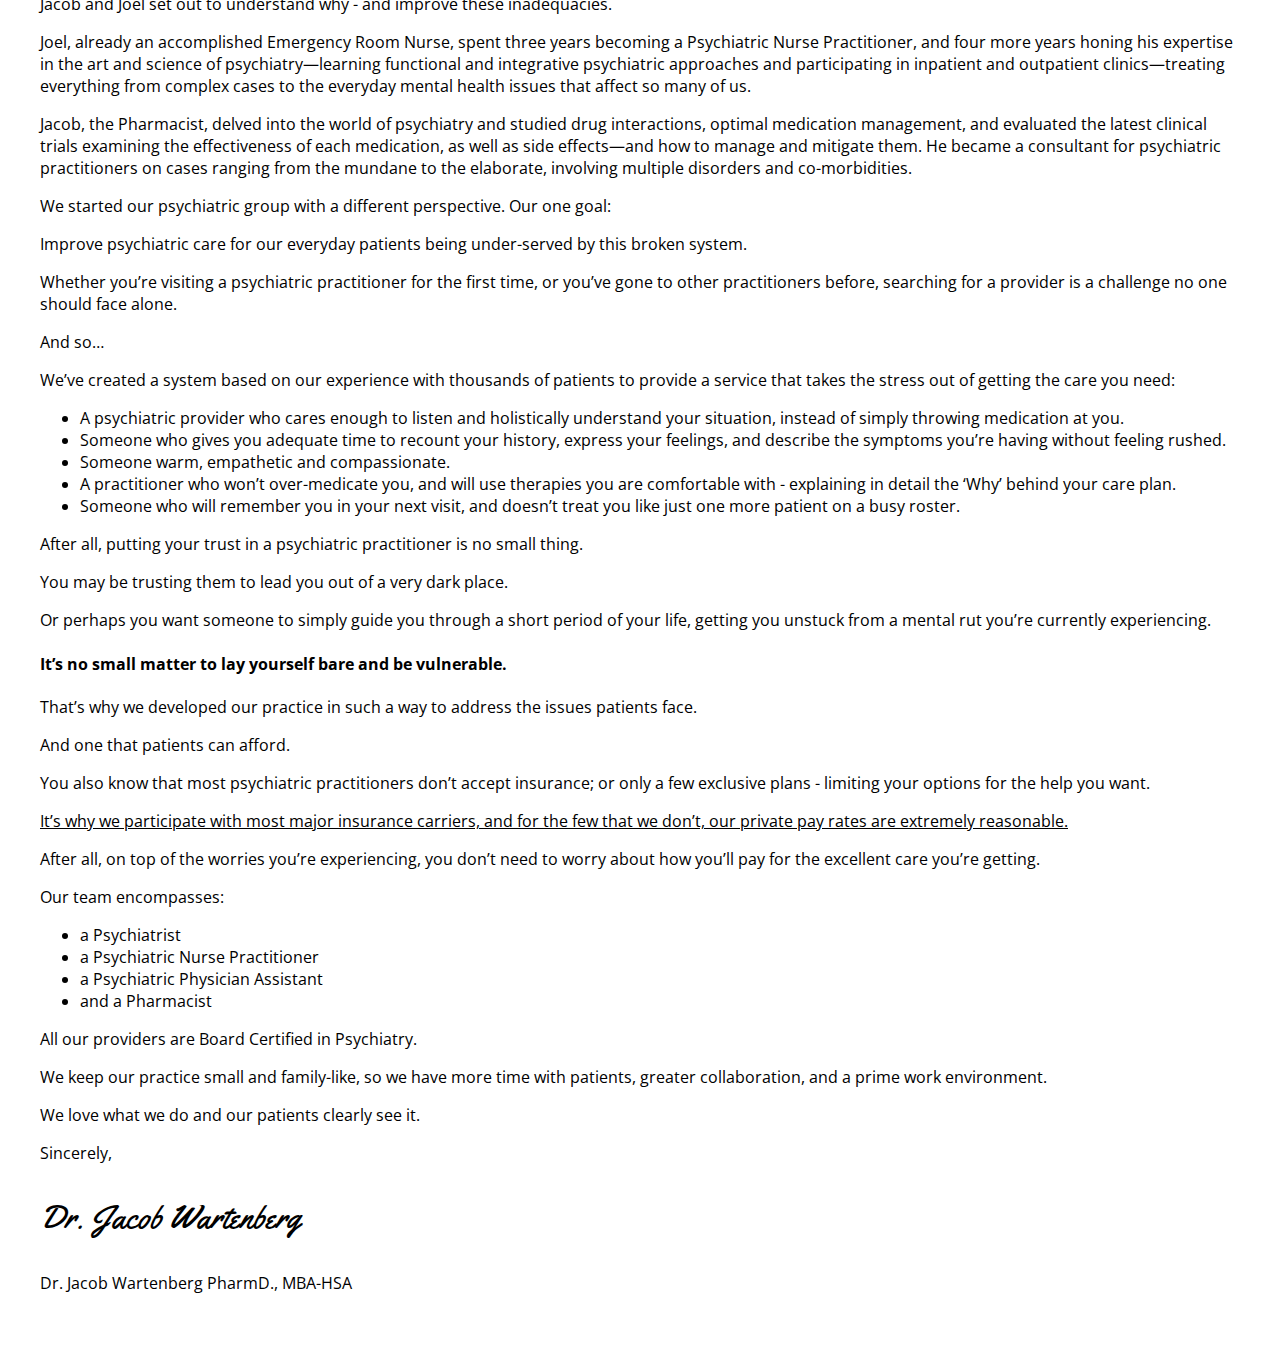
==== commit 65df2eb5: "nav change" ====
--- a/about.html
+++ b/about.html
@@ -23,7 +23,7 @@
         <div class="links">
           <ul>
             <li><a href="/index.html">Home</a></li>
-            <li><a class="active" href="/about.html">About</a></li>
+            <li><a class="active" href="/about.html">About Us</a></li>
             <li><a href="/index.html#whatWeTreat">Services</a></li>
             <li><a href="/fees.html">Fees</a></li>
             <li>     <a data-check="noActive" class="btn lrg" href="/schedule.html"> Schedule Now</a></li>
@@ -219,7 +219,7 @@
       <!-- Overlay content -->
       <div class="overlay-content">
         <a href="#">Home</a>
-        <a href="/about.html">About</a>
+        <a href="/about.html">About Us</a>
         <a href="/index.html#whatWeTreat">Services</a>
         <a href="/fees.html">Fees</a>
         <a class="btn" href="/schedule.html">Schedule Now</a>
--- a/style.css
+++ b/style.css
@@ -20,6 +20,44 @@
     font-family: 'Open Sans', sans-serif;
    
 }
+
+footer{
+    position: fixed;
+    bottom: 0;
+    left: 0;
+    width: 100%;
+    padding: 20px 0;
+    background:#074361d0;
+    box-shadow: 30px 0 60px rgba(0, 0, 0, 0.541);
+    animation: fadeInUp ease 3s ;
+    animation-iteration-count: 1; 
+    animation-fill-mode: forwards; 
+}
+
+footer div{
+    width: 70%;
+    margin: 0 auto;
+    text-align: center;
+}
+
+footer img {
+    position: absolute;
+    right: 20px;
+    top: 20px;
+    cursor: pointer;
+}
+
+footer div p a {
+    font-size: 36px;
+    text-decoration: none;
+    color: var(--secondary);
+    font-weight: 900;
+}
+
+footer div p {
+    color: white;
+}
+
 #topCards{
     background: var(--main-bg-color);
 }
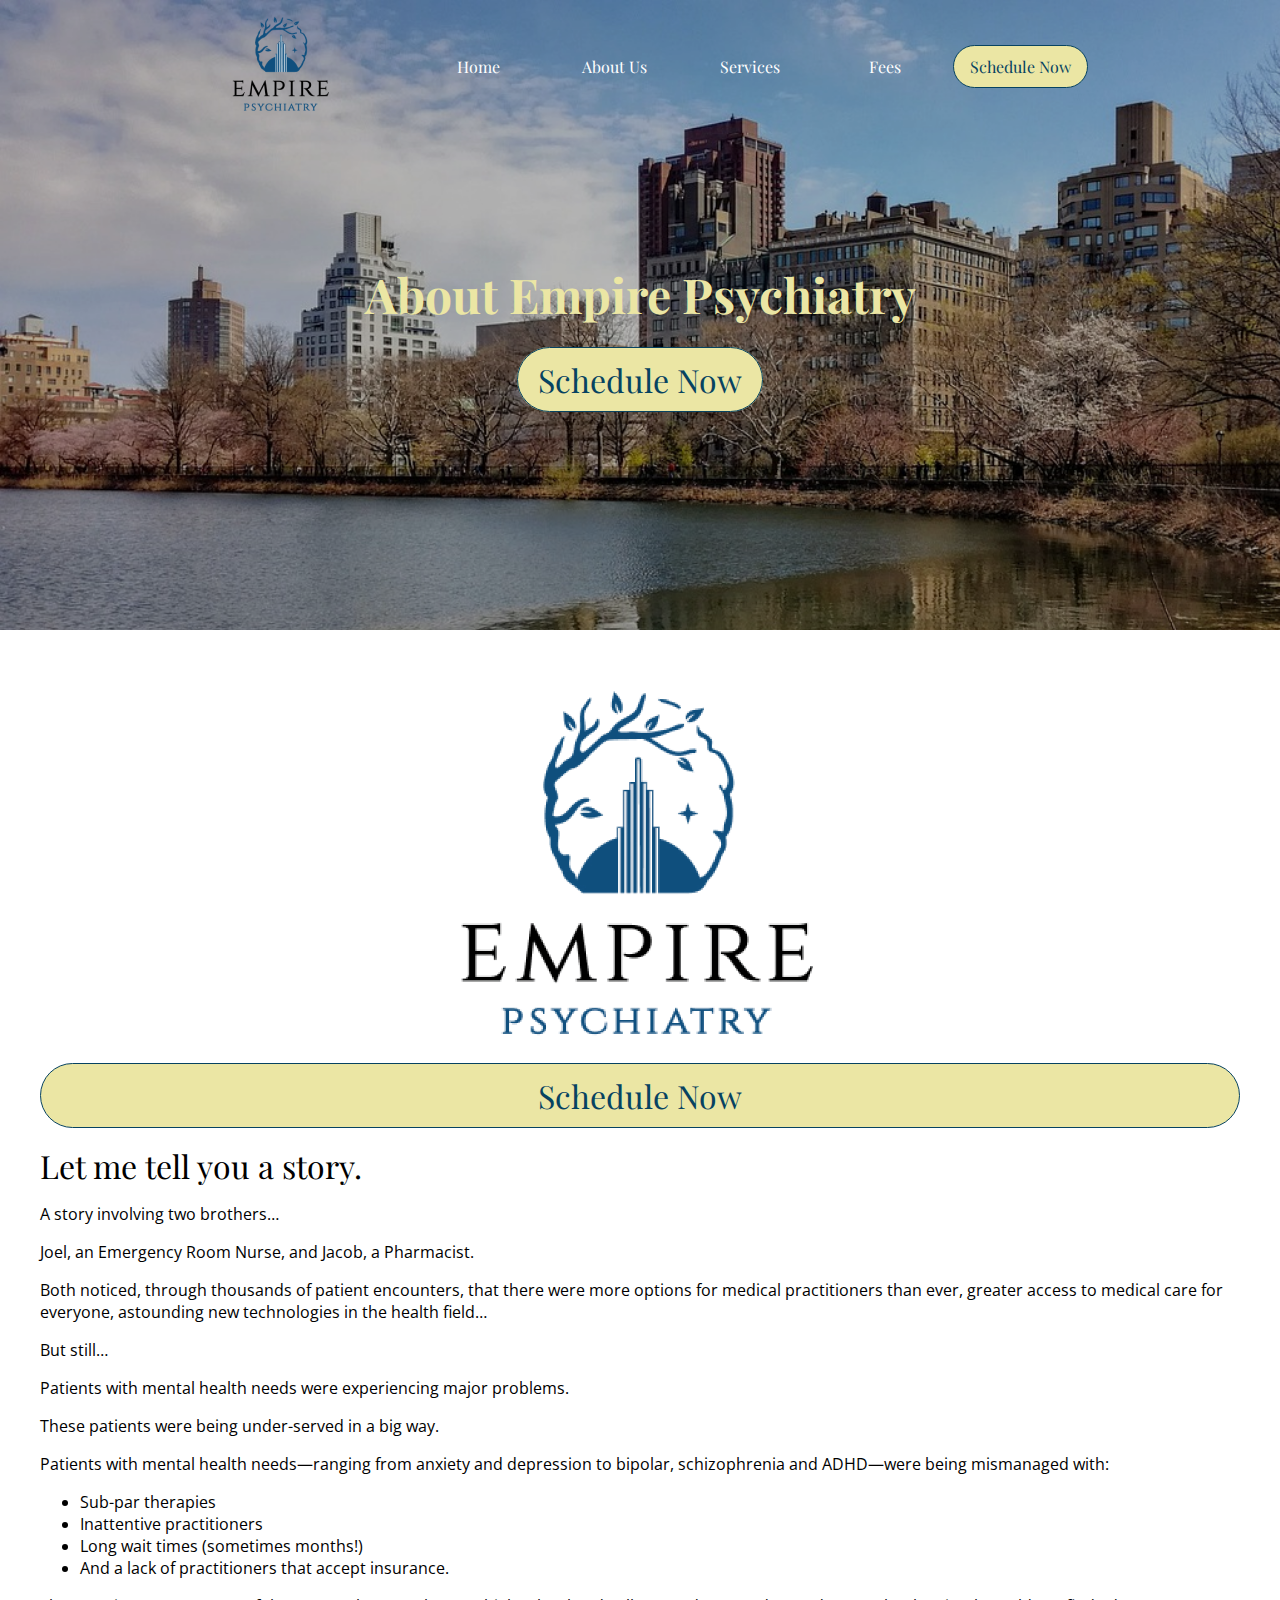
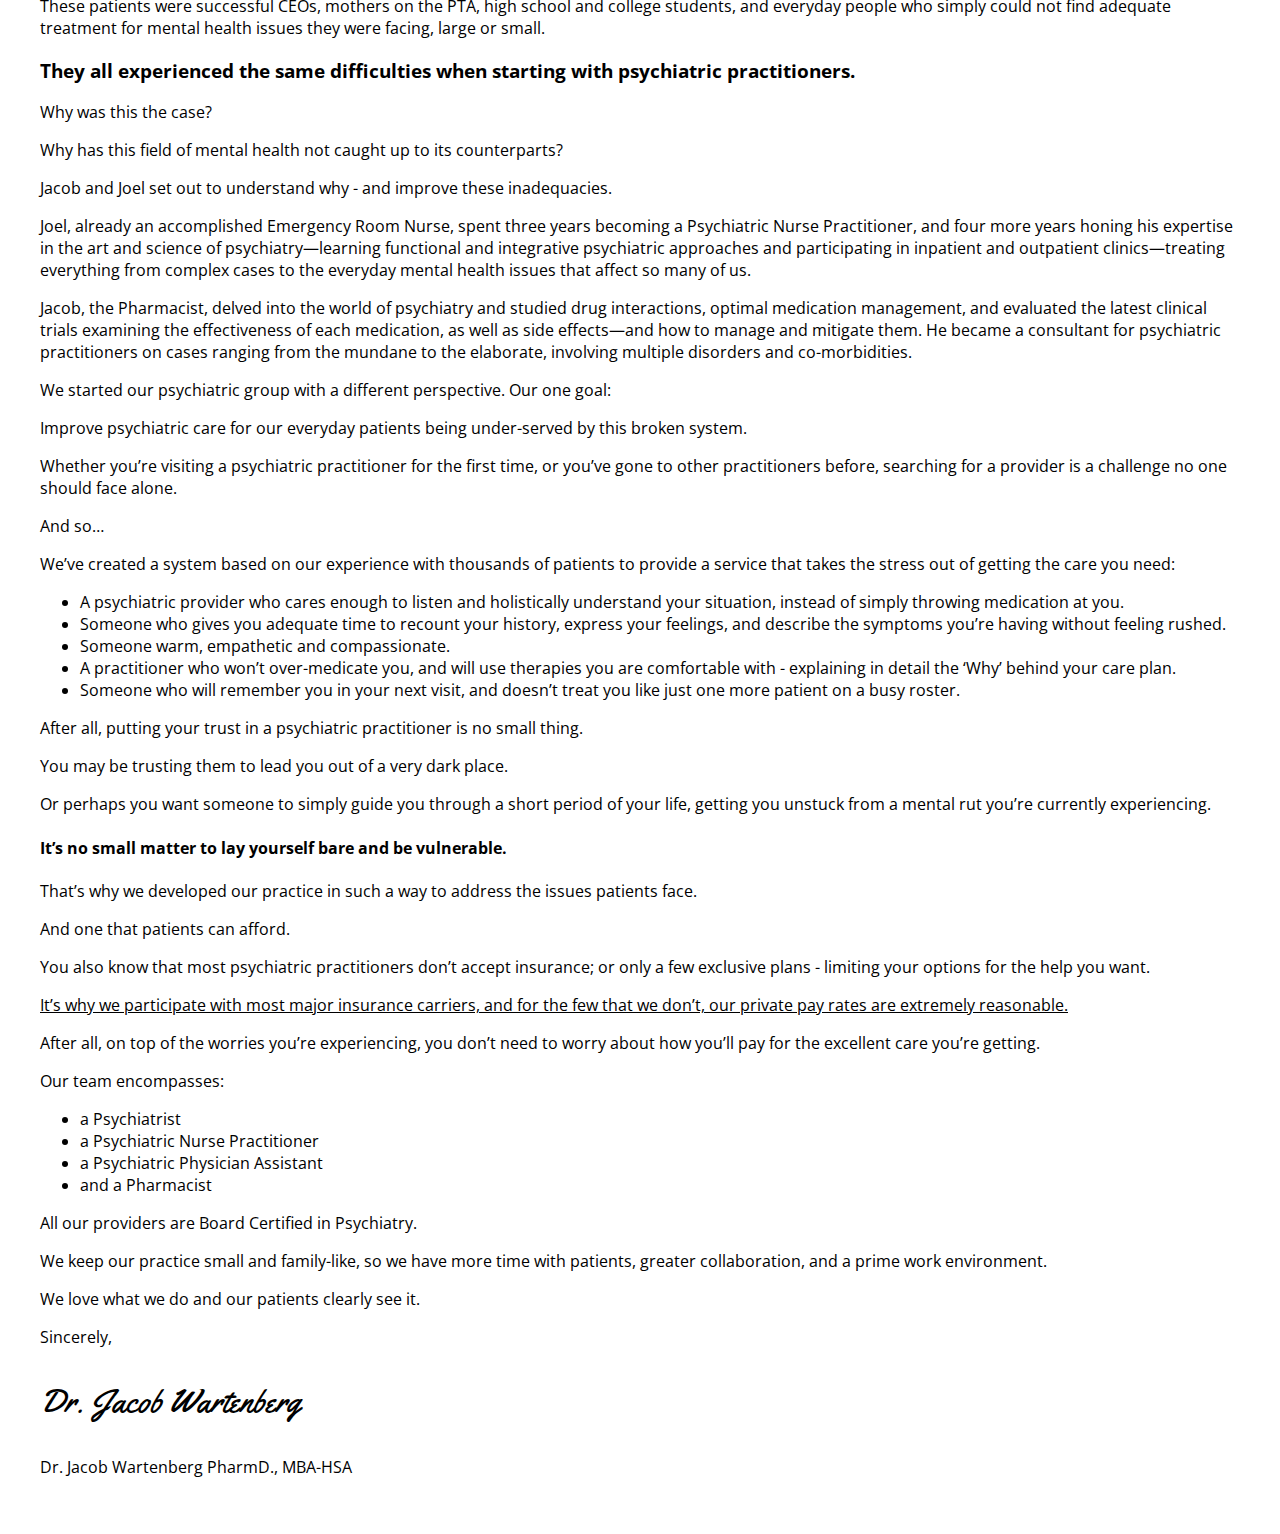
==== commit f2c52cb6: "update schiz" ====
--- a/about.html
+++ b/about.html
@@ -56,13 +56,13 @@
        </div>
       
         <p>
-          <span class="bigger"> Let me tell you a story... </span><br>A story
-          involving two brothers… Joel, an Emergency Room Nurse, and Jacob, a
-          Pharmacist. Both noticed, through thousands of patient encounters,
+          <span class="bigger"> Let me tell you a story.</span><p>A story
+          involving two brothers… <p>Joel, an Emergency Room Nurse, and Jacob, a
+          Pharmacist. <p>Both noticed, through thousands of patient encounters,
           that there were more options for medical practitioners than ever,
           greater access to medical care for everyone, astounding new
-          technologies in the health field… But still… Patients with mental
-          health needs were experiencing major problems. These patients were
+          technologies in the health field… </p><p> But still… </p><p>Patients with mental
+          health needs were experiencing major problems.</p><p> These patients were
           being under-served in a big way.
         </p>
         <p>
--- a/style.css
+++ b/style.css
@@ -20,13 +20,29 @@
     font-family: 'Open Sans', sans-serif;
    
 }
-
+#result{
+    position: absolute;
+    top: 200px;
+    left: 0;
+    width: 100%;
+    text-align: center;
+    background: var(--secondary);
+   
+}
+
+#result a{
+    font-size: 24px;
+}
+
+#result p{
+    color: red;
+}
 footer{
     position: fixed;
     bottom: 0;
     left: 0;
     width: 100%;
-    padding: 20px 0;
+    padding: 10px 0;
     background:#074361d0;
     box-shadow: 30px 0 60px rgba(0, 0, 0, 0.541);
     animation: fadeInUp ease 3s ;
@@ -48,7 +64,7 @@
 }
 
 footer div p a {
-    font-size: 36px;
+    font-size: 24px;
     text-decoration: none;
     color: var(--secondary);
     font-weight: 900;
@@ -855,6 +871,10 @@
     height: auto;
 
 }
+
+footer img{
+    width: 30px;
+}
     .feesOverlay{
        padding: 200px 0 100px 0;
        
@@ -936,6 +956,13 @@
         width: 50%;
         
     }
+
+    .schedule-header h2{
+        width: 90%;
+    }
+
+  
+    
       #theBody {
        
         width: 90%;
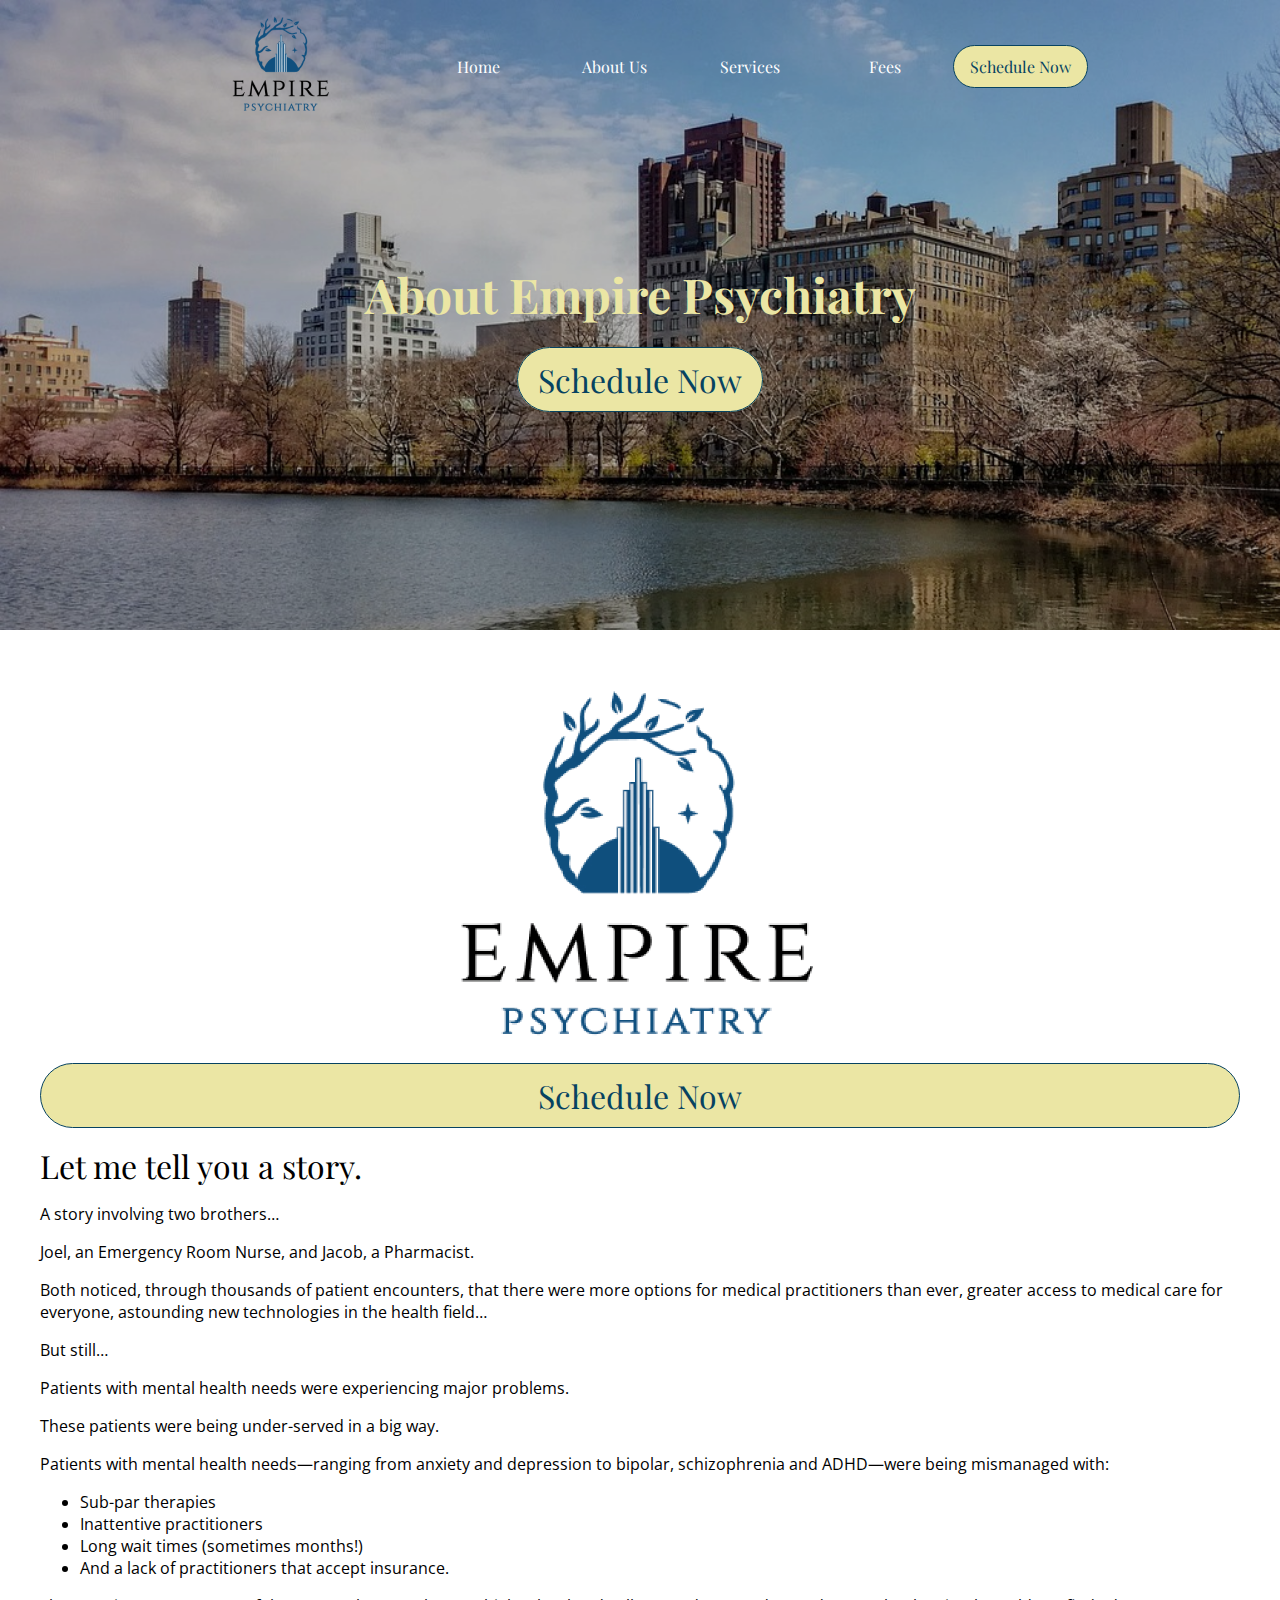
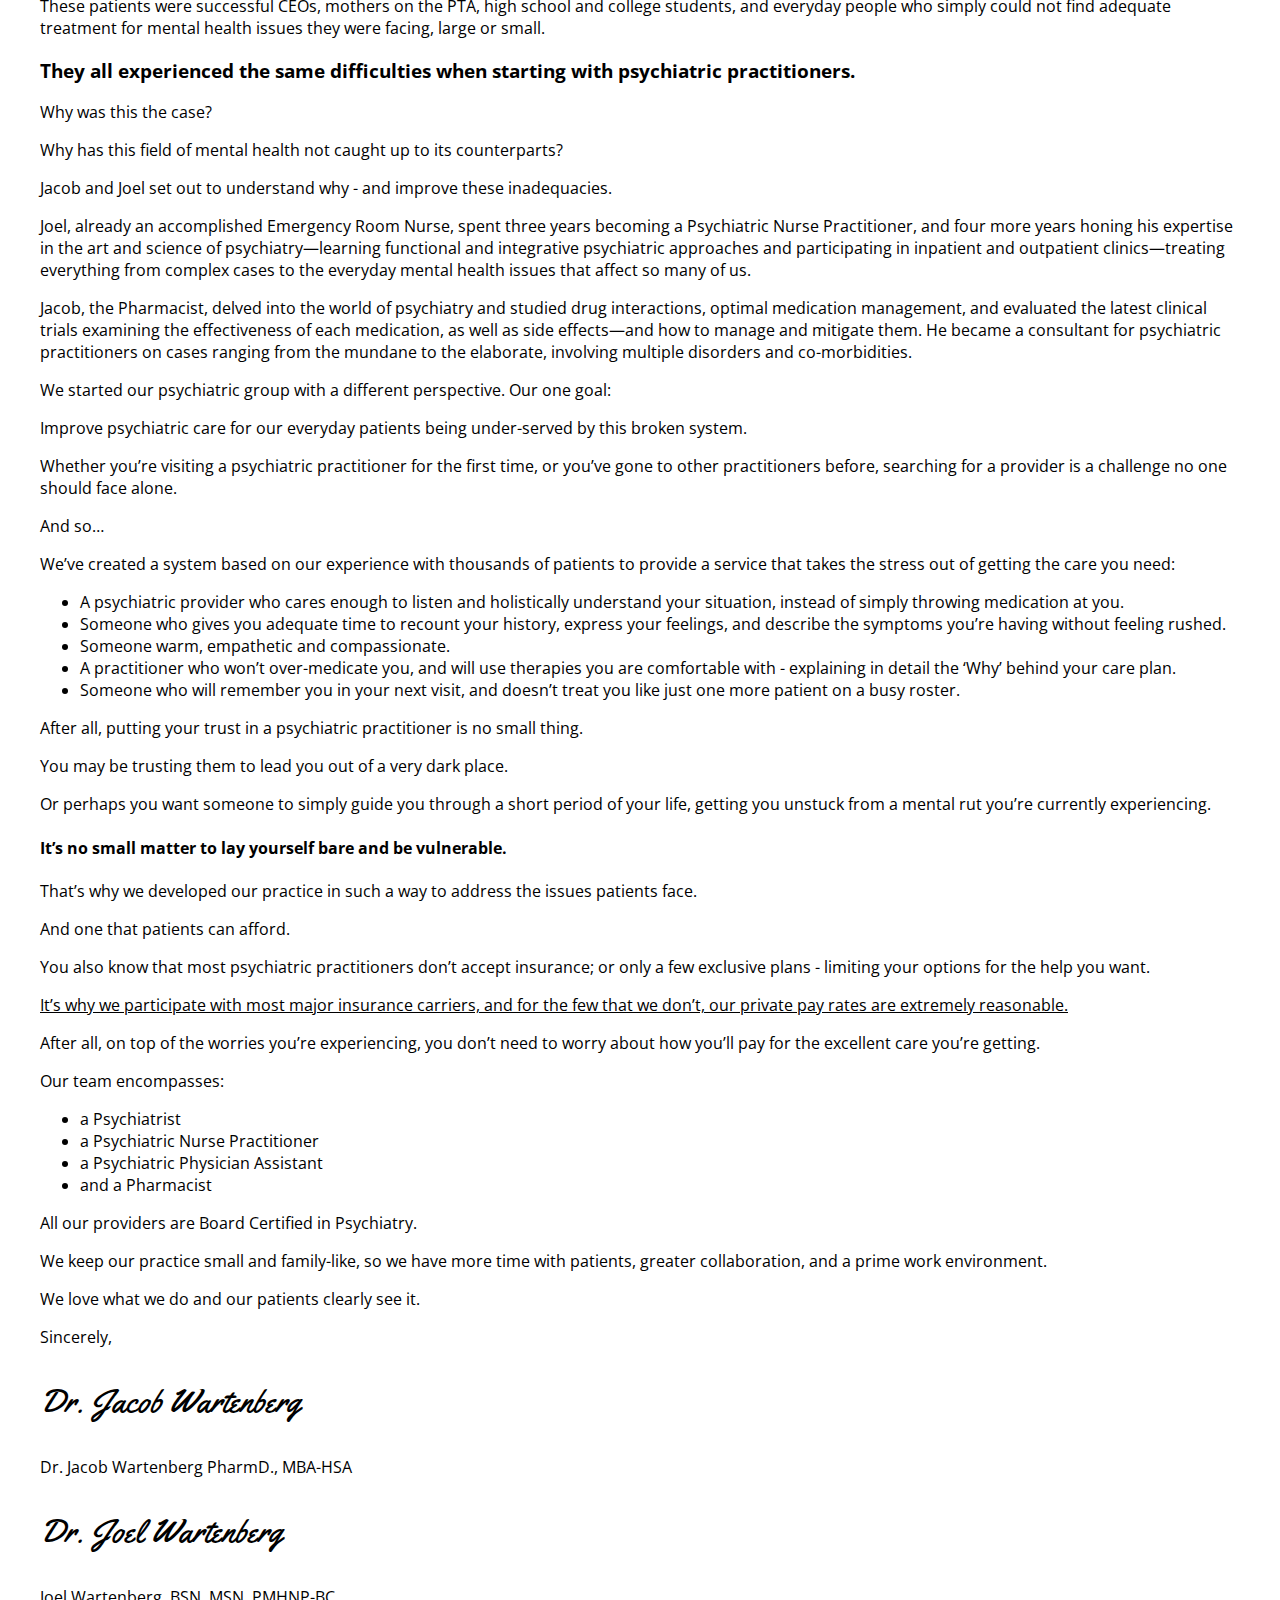
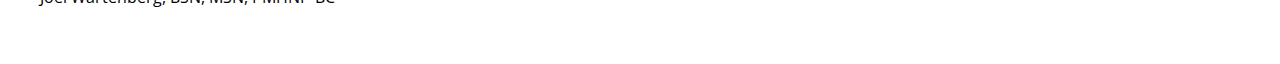
==== commit db6660e3: "names" ====
--- a/about.html
+++ b/about.html
@@ -198,7 +198,8 @@
         <p>Sincerely,</p>
         <p class="cursive">Dr. Jacob Wartenberg</p>
         <p>Dr. Jacob Wartenberg PharmD., MBA-HSA</p>
-   
+        <p class="cursive">Dr. Joel Wartenberg</p>
+   <p>Joel Wartenberg, BSN, MSN, PMHNP-BC</p>
     
     
 
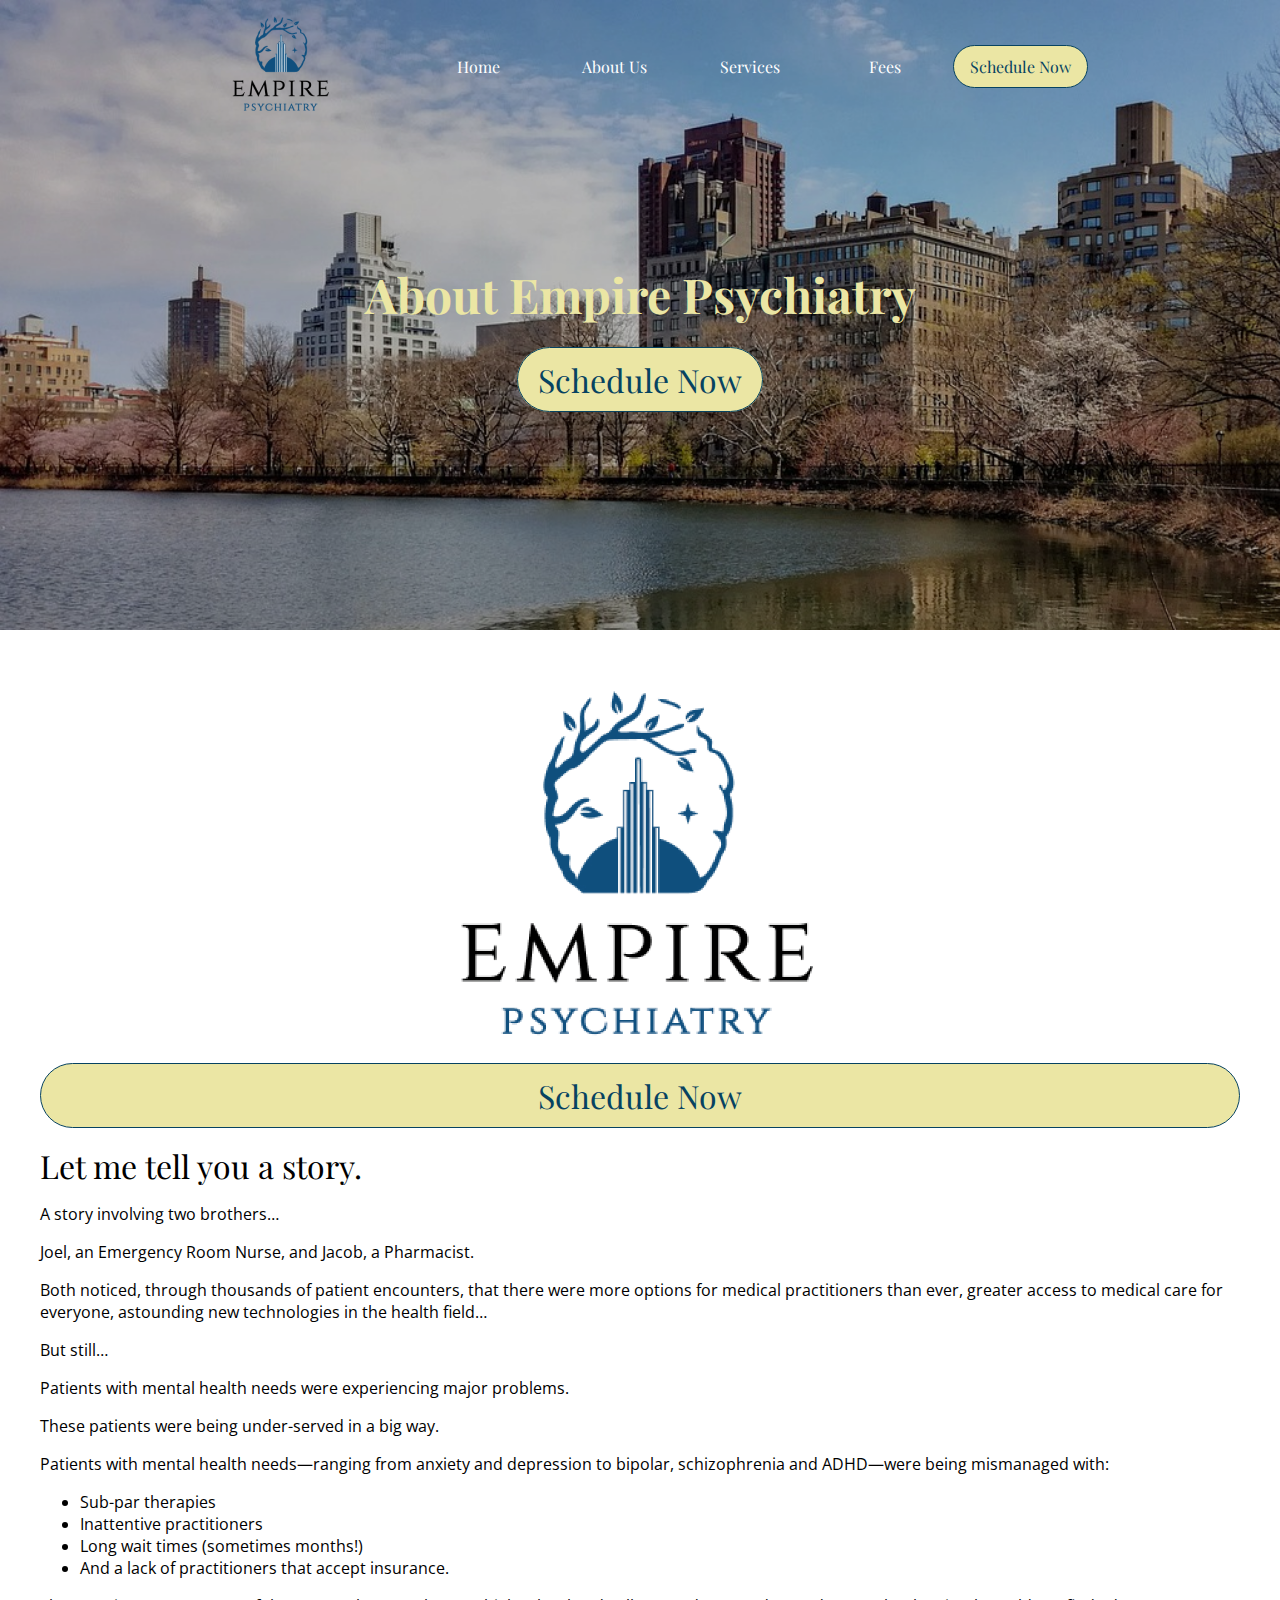
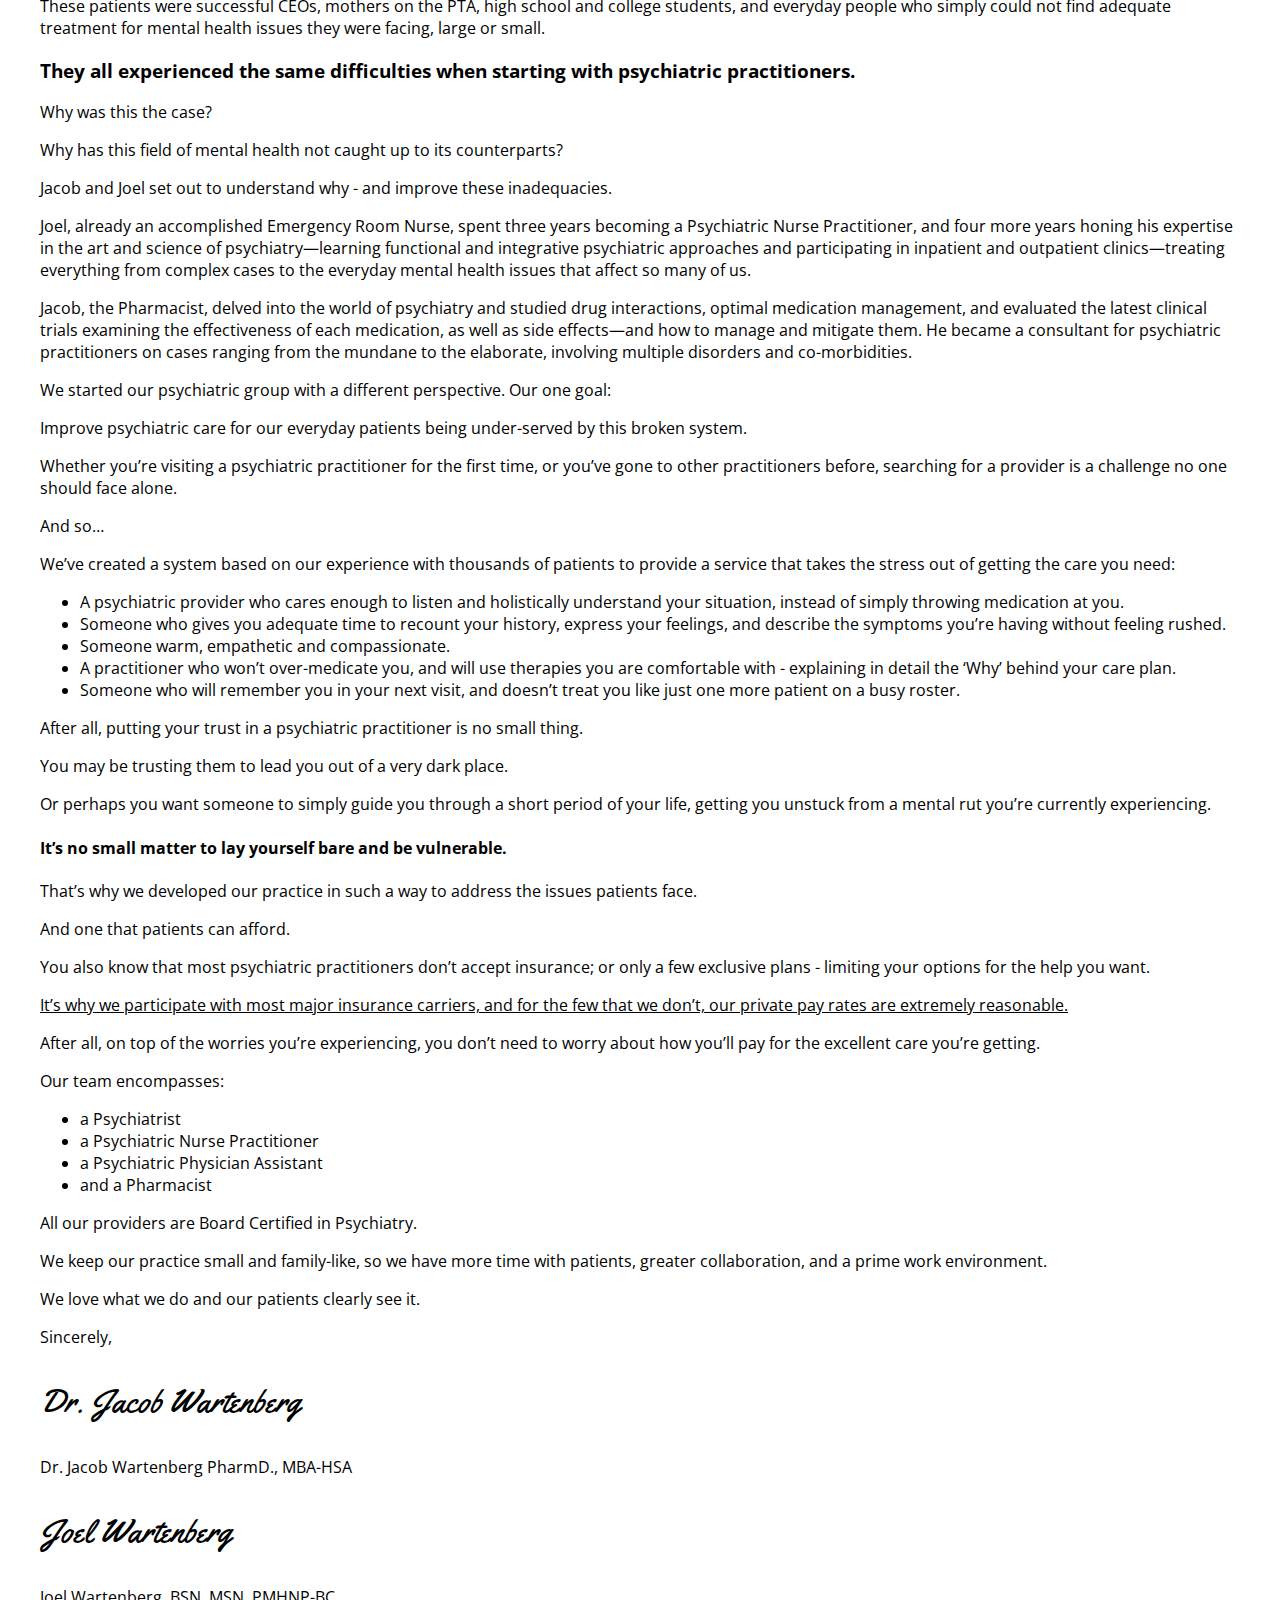
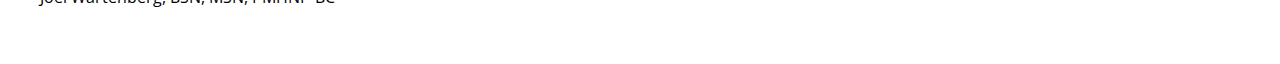
==== commit 13c57deb: "names" ====
--- a/about.html
+++ b/about.html
@@ -198,7 +198,7 @@
         <p>Sincerely,</p>
         <p class="cursive">Dr. Jacob Wartenberg</p>
         <p>Dr. Jacob Wartenberg PharmD., MBA-HSA</p>
-        <p class="cursive">Dr. Joel Wartenberg</p>
+        <p class="cursive">Joel Wartenberg</p>
    <p>Joel Wartenberg, BSN, MSN, PMHNP-BC</p>
     
     
